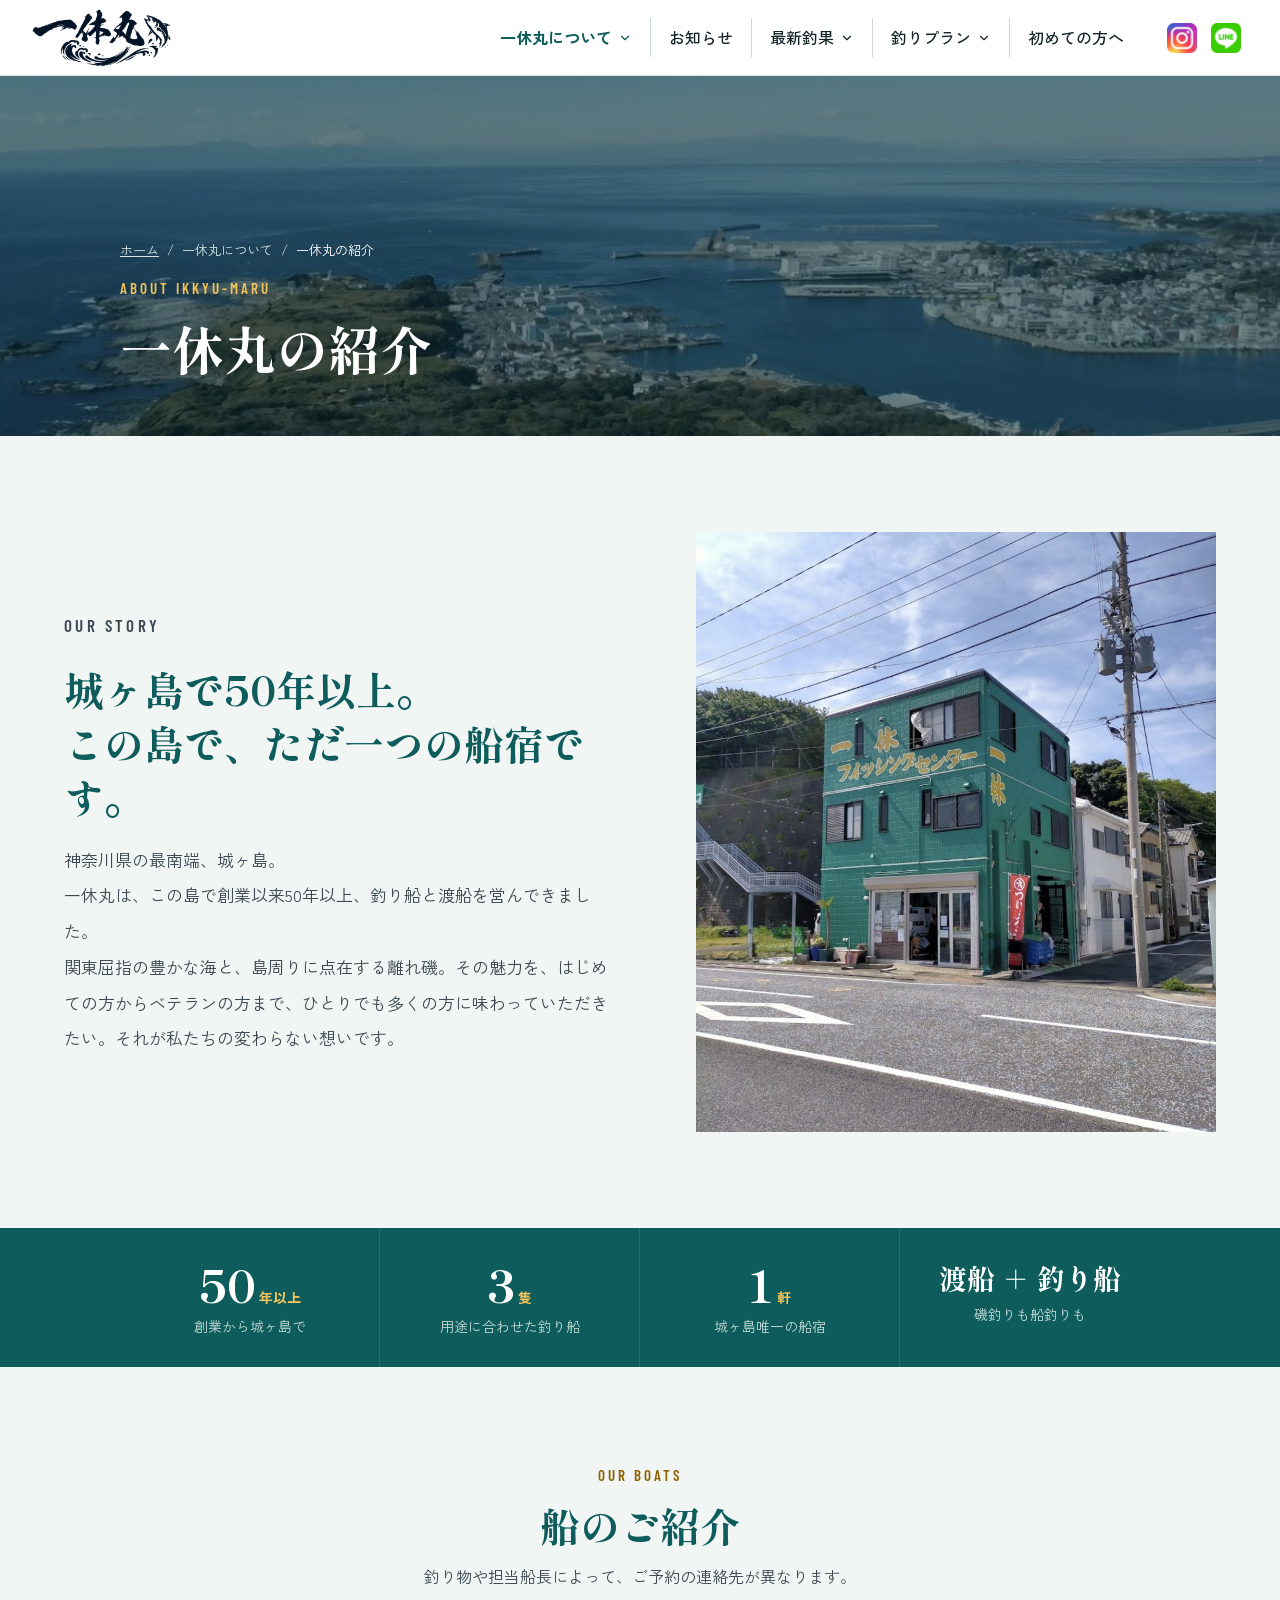
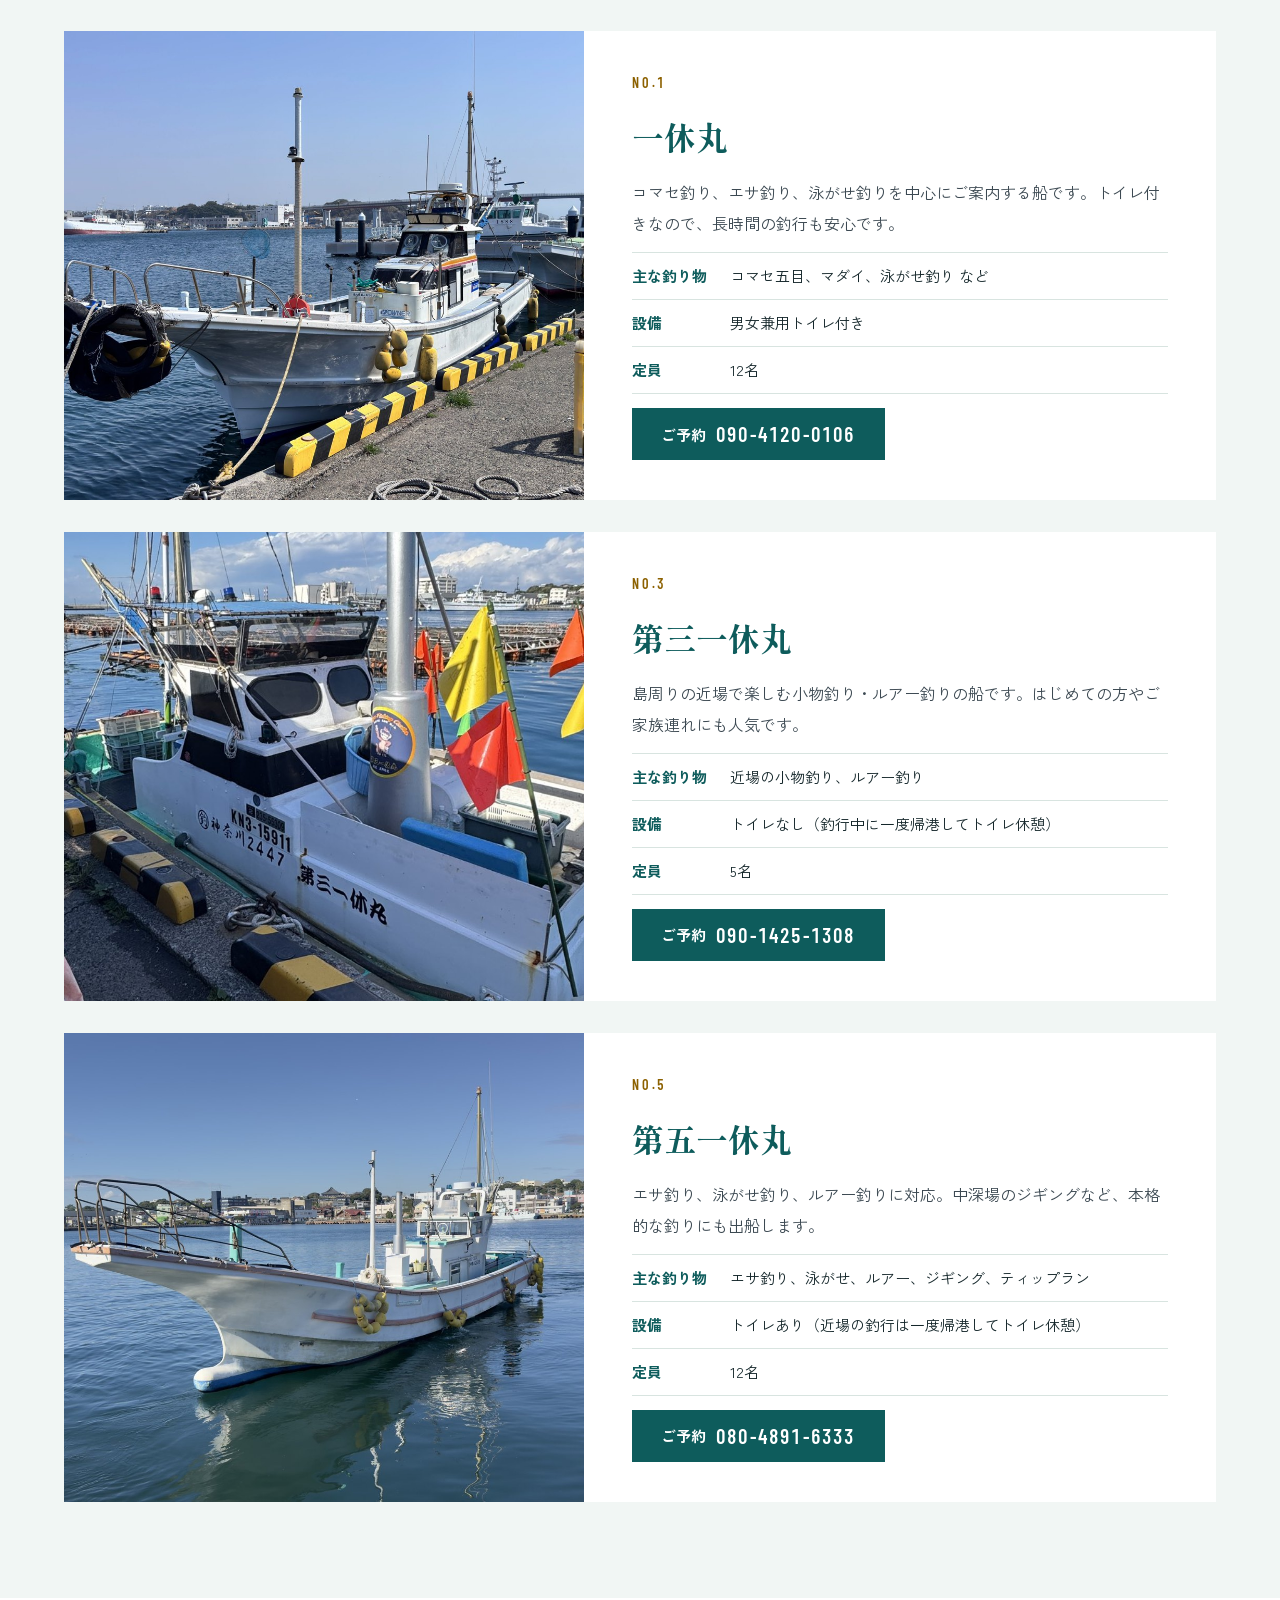
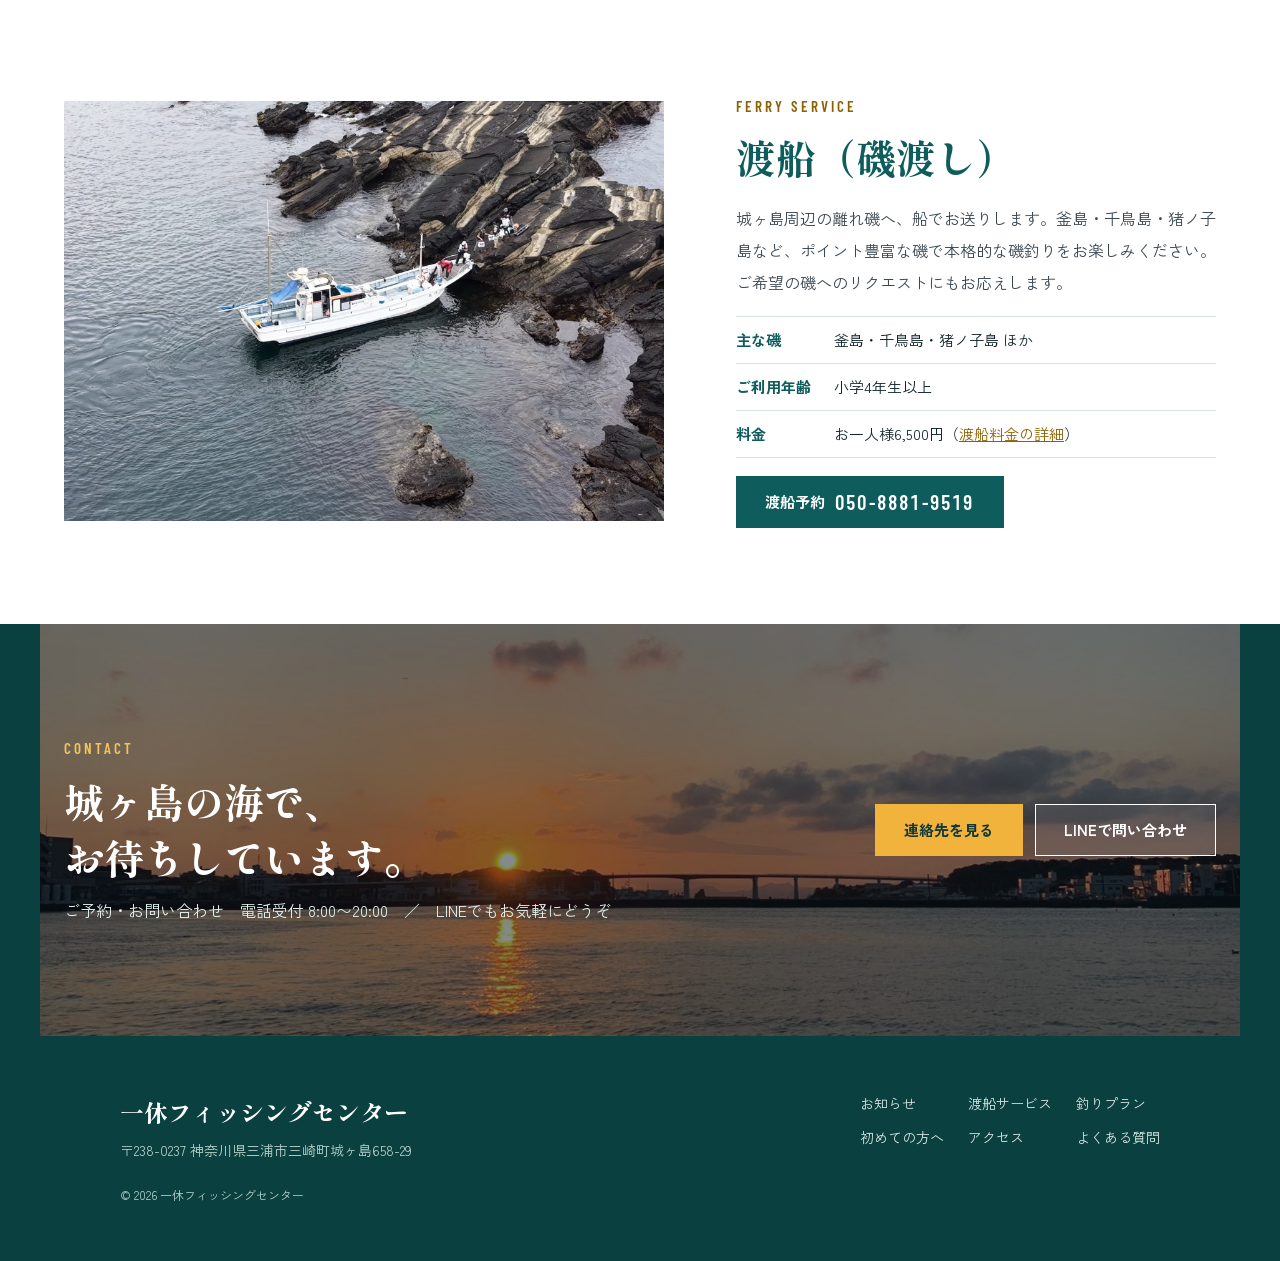
==== about.html @ 6d636e43 "デザイン更新：複数ページ構成・新配色に刷新 Co-Authored-By: Claude Opus 5.5 <noreply@anthropic.com> Claude-Session: https:" ====
<!doctype html>
<html lang="ja">
<head>
<meta charset="utf-8">
<meta name="viewport" content="width=device-width, initial-scale=1, viewport-fit=cover">
<title>一休丸の紹介｜一休フィッシングセンター</title>
<meta name="description" content="城ヶ島で創業50年以上、島で唯一の船宿・一休丸。1号船・3号船・5号船の3隻の釣り船と、離れ磯への渡船をご紹介します。">
<meta name="theme-color" content="#0E5C5C">
<meta property="og:type" content="website">
<meta property="og:site_name" content="一休フィッシングセンター">
<meta property="og:title" content="一休丸の紹介｜一休フィッシングセンター">
<meta property="og:description" content="城ヶ島で創業50年以上、島で唯一の船宿・一休丸。1号船・3号船・5号船の3隻の釣り船と、離れ磯への渡船をご紹介します。">
<meta property="og:image" content="https://ikkyumaru.github.io/assets/og.jpg">
<meta name="twitter:card" content="summary_large_image">
<link rel="icon" href="assets/favicon.png" type="image/png">
<link rel="apple-touch-icon" href="assets/apple-touch-icon.png">
<link rel="preconnect" href="https://fonts.googleapis.com">
<link rel="preconnect" href="https://fonts.gstatic.com" crossorigin>
<link rel="stylesheet" href="https://fonts.googleapis.com/css2?family=Shippori+Mincho+B1:wght@800&amp;family=Zen+Kaku+Gothic+New:wght@400;500;700&amp;family=Barlow+Condensed:wght@600&amp;display=swap">
<link rel="stylesheet" href="style.css">

</head>
<body>
<header class="site-header">
  <a href="index.html" class="logo" aria-label="一休フィッシングセンター トップへ"><img src="assets/logo.png" alt="一休丸" width="480" height="200"></a>
  <nav class="gnav" id="gnav" aria-label="メインメニュー">
    <div class="dd">
      <a href="about.html" class="dd-top" aria-current="page">一休丸について<svg class="ico chev" width="14" height="14" viewBox="0 0 24 24" aria-hidden="true"><path d="M6 9l6 6 6-6"/></svg></a>
      <div class="dd-panel">
        <a href="about.html">一休丸の紹介</a>
        <a href="company.html">基本情報（会社概要）</a>
      </div>
    </div>
    <div class="dd"><a href="news.html" class="dd-top">お知らせ</a></div>
    <div class="dd">
      <a href="report.html" class="dd-top">最新釣果<svg class="ico chev" width="14" height="14" viewBox="0 0 24 24" aria-hidden="true"><path d="M6 9l6 6 6-6"/></svg></a>
      <div class="dd-panel">
        <a href="report.html#b1">1号船</a>
        <a href="report.html#b3">3号船</a>
        <a href="report.html#b5">5号船</a>
        <a href="report.html#ferry">渡船釣果</a>
      </div>
    </div>
    <div class="dd">
      <a href="plans.html" class="dd-top">釣りプラン<svg class="ico chev" width="14" height="14" viewBox="0 0 24 24" aria-hidden="true"><path d="M6 9l6 6 6-6"/></svg></a>
      <div class="dd-panel">
        <a href="plans.html#price">釣船料金</a>
        <a href="plans.html#ferry-price">渡船料金</a>
      </div>
    </div>
    <div class="dd"><a href="guide.html" class="dd-top">初めての方へ</a></div>
  </nav>
  <div class="sns">
    <a href="https://www.instagram.com/ikkyu_maru5419/" aria-label="Instagram" target="_blank" rel="noopener"><img src="assets/icon-instagram.png" alt="" width="34" height="34"></a>
    <a href="https://line.me/R/ti/p/@346tuzef?ts=06191040&amp;oat_content=url" aria-label="LINE公式アカウント" target="_blank" rel="noopener"><img src="assets/icon-line.png" alt="" width="34" height="34"></a>
  </div>
  <button class="menu-btn" aria-label="メニューを開閉" aria-expanded="false" aria-controls="gnav">
    <svg class="ico" width="26" height="26" viewBox="0 0 24 24" aria-hidden="true"><path d="M4 7h16M4 12h16M4 17h16"/></svg>
  </button>
</header>
<main>
<section class="page-hero">
  <img src="assets/aerial.jpg" alt="" style="object-position:center 45%">
  <div class="shade" style="background:rgba(6,40,40,.55)"></div>
  <nav class="crumbs" aria-label="パンくずリスト"><a href="index.html">ホーム</a><span aria-hidden="true">/</span><span>一休丸について</span><span aria-hidden="true">/</span><span aria-current="page">一休丸の紹介</span></nav>
  <p class="eb">ABOUT IKKYU-MARU</p>
  <h1>一休丸の紹介</h1>
</section>

<section class="sec">
  <div class="story">
    <div class="story-text">
      <p class="eb">OUR STORY</p>
      <h2 class="h2">城ヶ島で50年以上。<br>この島で、ただ一つの船宿です。</h2>
      <p>神奈川県の最南端、城ヶ島。<br>一休丸は、この島で創業以来50年以上、釣り船と渡船を営んできました。<br>関東屈指の豊かな海と、島周りに点在する離れ磯。その魅力を、はじめての方からベテランの方まで、ひとりでも多くの方に味わっていただきたい。それが私たちの変わらない想いです。</p>
    </div>
    <img src="assets/shop.jpg" alt="緑の外壁に「一休フィッシングセンター」と書かれた一休丸の店舗" loading="lazy">
  </div>
</section>

<div class="stats">
  <div class="stat"><span><span class="num">50</span><span class="unit">年以上</span></span><small>創業から城ヶ島で</small></div>
  <div class="stat"><span><span class="num">3</span><span class="unit">隻</span></span><small>用途に合わせた釣り船</small></div>
  <div class="stat"><span><span class="num">1</span><span class="unit">軒</span></span><small>城ヶ島唯一の船宿</small></div>
  <div class="stat"><span class="num txt">渡船 ＋ 釣り船</span><small>磯釣りも船釣りも</small></div>
</div>

<section id="boats" class="sec">
  <div class="sec-head center"><p class="eb">OUR BOATS</p><h2 class="h2">船のご紹介</h2><p class="lead">釣り物や担当船長によって、ご予約の連絡先が異なります。</p></div>
  <div class="boats">
    <article class="boat">
      <img src="assets/boat1.jpg" alt="港に停泊する1号船 一休丸" loading="lazy" style="object-position:45% 60%">
      <div class="boat-body">
        <span class="mono boat-no">NO.1</span>
        <h3>一休丸</h3>
        <p>コマセ釣り、エサ釣り、泳がせ釣りを中心にご案内する船です。トイレ付きなので、長時間の釣行も安心です。</p>
        <dl class="spec">
          <div><dt>主な釣り物</dt><dd>コマセ五目、マダイ、泳がせ釣り など</dd></div>
          <div><dt>設備</dt><dd>男女兼用トイレ付き</dd></div>
          <div><dt>定員</dt><dd>12名</dd></div>
        </dl>
        <a href="tel:09041200106" class="btn"><span>ご予約</span><span class="mono">090-4120-0106</span></a>
      </div>
    </article>
    <article class="boat">
      <img src="assets/boat3.jpg" alt="港に停泊する3号船 第三一休丸" loading="lazy" style="object-position:40% 55%">
      <div class="boat-body">
        <span class="mono boat-no">NO.3</span>
        <h3>第三一休丸</h3>
        <p>島周りの近場で楽しむ小物釣り・ルアー釣りの船です。はじめての方やご家族連れにも人気です。</p>
        <dl class="spec">
          <div><dt>主な釣り物</dt><dd>近場の小物釣り、ルアー釣り</dd></div>
          <div><dt>設備</dt><dd>トイレなし（釣行中に一度帰港してトイレ休憩）</dd></div>
          <div><dt>定員</dt><dd>5名</dd></div>
        </dl>
        <a href="tel:09014251308" class="btn"><span>ご予約</span><span class="mono">090-1425-1308</span></a>
      </div>
    </article>
    <article class="boat">
      <img src="assets/boat5.jpg" alt="港内を進む5号船 第五一休丸" loading="lazy" style="object-position:50% 55%">
      <div class="boat-body">
        <span class="mono boat-no">NO.5</span>
        <h3>第五一休丸</h3>
        <p>エサ釣り、泳がせ釣り、ルアー釣りに対応。中深場のジギングなど、本格的な釣りにも出船します。</p>
        <dl class="spec">
          <div><dt>主な釣り物</dt><dd>エサ釣り、泳がせ、ルアー、ジギング、ティップラン</dd></div>
          <div><dt>設備</dt><dd>トイレあり（近場の釣行は一度帰港してトイレ休憩）</dd></div>
          <div><dt>定員</dt><dd>12名</dd></div>
        </dl>
        <a href="tel:08048916333" class="btn"><span>ご予約</span><span class="mono">080-4891-6333</span></a>
      </div>
    </article>
  </div>
</section>

<section id="ferry" class="sec bg-white">
  <div class="split">
    <img src="assets/ferry.jpg" alt="離れ磯に船を着ける渡船" loading="lazy">
    <div class="split-body">
      <div class="sec-head" style="margin:0"><p class="eb">FERRY SERVICE</p><h2 class="h2">渡船（磯渡し）</h2></div>
      <p>城ヶ島周辺の離れ磯へ、船でお送りします。釜島・千鳥島・猪ノ子島など、ポイント豊富な磯で本格的な磯釣りをお楽しみください。<br>ご希望の磯へのリクエストにもお応えします。</p>
      <dl class="spec">
        <div><dt>主な磯</dt><dd>釜島・千鳥島・猪ノ子島 ほか</dd></div>
        <div><dt>ご利用年齢</dt><dd>小学4年生以上</dd></div>
        <div><dt>料金</dt><dd>お一人様6,500円（<a href="plans.html#ferry-price">渡船料金の詳細</a>）</dd></div>
      </dl>
      <a href="tel:05088819519" class="btn"><span>渡船予約</span><span class="mono">050-8881-9519</span></a>
    </div>
  </div>
</section>
<section class="sec photo-band on-dark">
  <img src="assets/contact-bg.jpg" alt="" loading="lazy">
  <div class="shade"></div>
  <div class="inner cta">
    <div class="cta-text">
      <p class="eb">CONTACT</p>
      <h2>城ヶ島の海で、<br>お待ちしています。</h2>
      <p>ご予約・お問い合わせ　電話受付 8:00〜20:00　／　LINEでもお気軽にどうぞ</p>
    </div>
    <div class="btns">
      <a href="index.html#contact" class="btn btn-gold">連絡先を見る</a>
      <a href="https://line.me/R/ti/p/@346tuzef?ts=06191040&amp;oat_content=url" class="btn btn-white" target="_blank" rel="noopener">LINEで問い合わせ</a>
    </div>
  </div>
</section>
</main>

<footer class="site-footer">
  <div class="f-top">
    <div class="f-name"><span class="f-brand">一休フィッシングセンター</span><span>〒238-0237 神奈川県三浦市三崎町城ヶ島658-29</span></div>
    <nav class="f-nav" aria-label="フッターメニュー">
      <a href="news.html">お知らせ</a><a href="about.html#ferry">渡船サービス</a><a href="plans.html">釣りプラン</a>
      <a href="guide.html">初めての方へ</a><a href="company.html#access">アクセス</a><a href="guide.html#faq">よくある質問</a>
    </nav>
  </div>
  <small>© 2026 一休フィッシングセンター</small>
</footer>

<div class="sticky-cta">
  <a href="index.html#contact" class="cta-tel"><svg class="ico" width="18" height="18" viewBox="0 0 24 24" aria-hidden="true"><path d="M22 16.9v3a2 2 0 0 1-2.2 2 19.8 19.8 0 0 1-8.6-3.1 19.5 19.5 0 0 1-6-6A19.8 19.8 0 0 1 2.1 4.2 2 2 0 0 1 4.1 2h3a2 2 0 0 1 2 1.7c.1.9.4 1.8.7 2.7a2 2 0 0 1-.5 2.1L8 9.8a16 16 0 0 0 6 6l1.3-1.3a2 2 0 0 1 2.1-.4c.9.3 1.8.6 2.7.7a2 2 0 0 1 1.7 2z"/></svg>電話で予約</a>
  <a href="https://line.me/R/ti/p/@346tuzef?ts=06191040&amp;oat_content=url" class="cta-line" target="_blank" rel="noopener">LINEで予約</a>
</div>

<script>
(function(){
  var btn=document.querySelector('.menu-btn'),nav=document.getElementById('gnav');
  btn.addEventListener('click',function(){var o=document.body.classList.toggle('menu-open');btn.setAttribute('aria-expanded',o);});
  nav.addEventListener('click',function(e){if(e.target.closest('a')){document.body.classList.remove('menu-open');btn.setAttribute('aria-expanded','false');}});
  var v=document.querySelector('.hero-bg');
  if(v&&window.matchMedia('(prefers-reduced-motion: reduce)').matches){v.removeAttribute('autoplay');v.pause();}
})();

</script>
</body>
</html>
---- style.css ----
/* Layout: mobile-first single column; full-bleed sections with a 1200px inner column on desktop */
:root{
  --bg:#F1F6F4; --mint:#E2EDE9; --white:#FFFFFF; --line:#D8E4E0; --line2:#BCCFCA;
  --ink:#14262A; --teal:#0E5C5C; --deep:#0A4040; --body:#3C4952; --muted:#56636C;
  --gold:#F2B33D; --gold-ink:#8C6100; --gold-light:#F2C45A; --on-gold:#103A3A; --line-green:#06873F;
  --serif:'Shippori Mincho B1','Yu Mincho','Hiragino Mincho ProN',serif;
  --sans:'Zen Kaku Gothic New','Hiragino Sans','Yu Gothic',sans-serif;
  --cond:'Barlow Condensed','Arial Narrow',sans-serif;
  --gutter:20px;
}
*{box-sizing:border-box}
html{scroll-behavior:smooth;scroll-padding-top:72px}
body{margin:0;background:var(--bg);color:var(--ink);font-family:var(--sans);line-height:1.7;-webkit-text-size-adjust:100%;padding-bottom:64px}
img{max-width:100%;display:block}
a{color:var(--gold-ink)}a:hover{color:#6E4C00}
h1,h2,h3,p{margin:0}
h1,h2,h3{text-wrap:balance}
ul{margin:0;padding:0;list-style:none}
dl,dd{margin:0}
.mono{font-family:var(--cond);font-weight:600;letter-spacing:.06em;font-variant-numeric:tabular-nums}
.pc{display:none}
.sp-only{display:flex}.pc-only{display:none!important}

/* ---------- header ---------- */
.site-header{position:sticky;top:0;z-index:50;height:64px;display:flex;align-items:center;gap:2px;padding:0 6px 0 14px;background:var(--white);border-bottom:1px solid var(--line)}
.logo img{height:46px;width:auto}
.sns{margin-left:auto;display:flex}
.sns a{width:44px;height:44px;display:flex;align-items:center;justify-content:center}
.sns img{width:30px;height:30px}
.menu-btn{width:44px;height:44px;border:0;background:transparent;color:var(--teal);cursor:pointer;display:flex;align-items:center;justify-content:center}
.ico{fill:none;stroke:currentColor;stroke-width:2;stroke-linecap:round;stroke-linejoin:round;flex-shrink:0}
.gnav{display:none;position:absolute;top:64px;left:0;right:0;background:var(--white);border-bottom:1px solid var(--line);box-shadow:0 12px 28px rgba(10,40,40,.14);padding:4px 20px 16px;flex-direction:column;max-height:calc(100vh - 64px);overflow:auto}
.menu-open .gnav{display:flex}
.dd-top{display:flex;align-items:center;justify-content:space-between;padding:14px 0;border-bottom:1px solid #E6EEEB;color:var(--ink);text-decoration:none;font-weight:700}
.dd-top[aria-current="page"]{color:var(--teal)}
.dd-top .chev{display:none}
.dd-panel{display:flex;flex-direction:column;background:var(--bg);padding:4px 0;border-bottom:1px solid #E6EEEB}
.dd-panel a{display:flex;align-items:center;gap:10px;padding:10px 16px;color:var(--ink);text-decoration:none;font-size:15px}
.dd-panel a::before{content:"";width:6px;height:6px;border-radius:50%;background:var(--gold);flex-shrink:0}

/* ---------- home hero ---------- */
.hero{position:relative;min-height:560px;height:78vh;max-height:760px;background:var(--deep);color:#fff;display:flex;align-items:flex-end;overflow:hidden}
.hero-bg{position:absolute;inset:0;width:100%;height:100%;object-fit:cover;object-position:40% center}
.shade{position:absolute;inset:0;background:rgba(8,24,36,.45)}
.hero-body{position:relative;padding:28px var(--gutter) 40px;display:flex;flex-direction:column;gap:18px;width:100%}
.badges{display:flex;gap:8px;flex-wrap:wrap}
.badges span{padding:6px 10px;font-size:12px;font-weight:700}
.badge-line{border:1px solid #fff}.badge-gold{background:var(--gold);color:var(--on-gold)}
.hero h1{font-family:var(--serif);font-weight:800;font-size:40px;line-height:1.3}
.hero p{font-size:15px;line-height:1.8;color:#E1EFEC}

/* ---------- sub-page hero ---------- */
.page-hero{position:relative;color:#fff;min-height:240px;display:flex;flex-direction:column;justify-content:flex-end;gap:10px;padding:40px var(--gutter) 32px;overflow:hidden;background:var(--teal)}
.page-hero>img{position:absolute;inset:0;width:100%;height:100%;object-fit:cover}
.page-hero .shade{background:rgba(6,40,40,.6)}
.page-hero>*:not(img):not(.shade){position:relative}
.page-hero h1{font-family:var(--serif);font-weight:800;font-size:34px;line-height:1.25}
.page-hero .lead{color:#E1EFEC;margin:0}
.crumbs{display:flex;flex-wrap:wrap;gap:8px;font-size:12px;color:#D3E6E2}
.crumbs a{color:#D3E6E2}
.crumbs [aria-current]{color:#fff}

/* ---------- sections ---------- */
.sec{padding:52px var(--gutter)}
.sec>*{max-width:1200px;margin-left:auto;margin-right:auto}
.bg-white{background:var(--white)}.bg-mint{background:var(--mint)}.bg-teal{background:var(--teal);color:#fff}
.sec-head{display:flex;flex-direction:column;gap:6px;margin-bottom:24px}
.sec-head.center{align-items:center;text-align:center}
.sec-head.row{gap:14px}
.eb{font-family:var(--cond);font-weight:600;letter-spacing:.2em;font-size:13px;color:var(--gold-ink)}
.on-dark .eb,.bg-teal .eb,.page-hero .eb{color:var(--gold-light)}
.h2{font-family:var(--serif);font-weight:800;font-size:28px;line-height:1.35;color:var(--teal)}
.bg-teal .h2,.on-dark .h2{color:#fff}
.lead{font-size:14px;line-height:1.8;color:var(--body)}
.bg-teal .lead{color:#D3E6E2}
.small{font-size:13px;color:var(--muted)}
.textlink{font-weight:700;font-size:15px}

.btn{min-height:48px;padding:0 24px;display:inline-flex;align-items:center;justify-content:center;gap:10px;background:var(--teal);color:#fff;text-decoration:none;font-weight:700;font-size:15px;border:1px solid var(--teal)}
.btn:hover{background:#0B4A4A;color:#fff}
.btn-ghost{background:transparent;color:var(--teal)}
.btn-ghost:hover{background:var(--teal);color:#fff}
.btn-gold{background:var(--gold);border-color:var(--gold);color:var(--on-gold)}
.btn-gold:hover{background:#E0A12B;color:var(--on-gold)}
.btn-white{background:rgba(255,255,255,.08);border-color:#fff;color:#fff}
.btn-white:hover{background:#fff;color:var(--teal)}
.btn .mono{font-size:20px}
.btns{display:flex;flex-wrap:wrap;gap:12px}

/* ---------- home: reasons ---------- */
.captain{background:var(--white);border-top:4px solid var(--gold);display:flex;flex-direction:column}
.captain img{width:100%;height:230px;object-fit:cover;object-position:50% 40%}
.captain-body{padding:22px 18px 26px;display:flex;flex-direction:column;gap:12px}
.captain-body h3{font-family:var(--serif);font-weight:800;font-size:22px;line-height:1.45;color:var(--teal)}
.captain-body p:last-child{font-size:14px;line-height:1.95;color:var(--body)}
.features{display:grid;grid-template-columns:1fr 1fr;gap:12px;margin-top:16px}
.feature{background:var(--white);display:flex;flex-direction:column}
.feature img{width:100%;height:120px;object-fit:cover;object-position:center 55%}
.feature div{padding:14px;display:flex;flex-direction:column;gap:6px}
.feature h3{font-size:15px;color:var(--teal)}
.feature p{font-size:12.5px;line-height:1.7;color:var(--body)}

/* ---------- news ---------- */
.news{border-top:1px solid var(--ink)}
.news li{display:grid;grid-template-columns:auto 1fr;gap:6px 10px;align-items:center;padding:16px 4px;border-bottom:1px solid var(--line)}
.news .date{font-size:13px;color:var(--muted)}
.tag{justify-self:start;padding:1px 8px;font-size:11px;color:var(--muted);border:1px solid var(--line2)}
.tag-imp{background:var(--gold);border-color:var(--gold);color:var(--on-gold)}
.news .title{grid-column:1/-1;font-size:14px;line-height:1.6}
.news .title a{color:var(--ink);text-decoration:none}
.news .title a:hover{color:var(--gold-ink);text-decoration:underline}
.news.boxed{background:var(--white)}
.news.boxed li{padding:18px 16px}
.chips{display:flex;gap:8px;flex-wrap:wrap;margin-bottom:20px}
.chip{min-height:40px;padding:0 16px;border-radius:20px;font-family:inherit;font-size:14px;font-weight:700;cursor:pointer;background:var(--white);color:var(--ink);border:1px solid var(--line2);display:inline-flex;align-items:center;text-decoration:none}
.chip:hover{border-color:var(--teal);color:var(--teal)}
.chip[aria-pressed="true"],.chip.is-on{background:var(--teal);color:#fff;border-color:var(--teal)}
.empty{padding:40px 16px;text-align:center;font-size:15px;color:var(--muted);background:var(--white)}
.news-layout{display:flex;flex-direction:column;gap:32px}
.news-layout>div{min-width:0}
.side{background:var(--white);padding:24px;display:flex;flex-direction:column;gap:12px}
.side h2{font-size:16px;color:var(--teal);padding-bottom:10px;border-bottom:2px solid var(--teal)}
.side li{display:flex;justify-content:space-between;font-size:15px}
.side li span:last-child{color:var(--muted)}

/* ---------- fishing reports ---------- */
.reports{display:flex;flex-direction:column;gap:12px}
.report{background:var(--white);padding:18px;display:flex;flex-direction:column;gap:6px;text-decoration:none;color:var(--ink);border-top:3px solid var(--teal)}
.report:hover{color:var(--ink);box-shadow:0 8px 22px rgba(10,40,40,.10)}
.report .top{display:flex;justify-content:space-between;align-items:center;gap:10px}
.boat-tag{padding:3px 10px;background:var(--teal);color:#fff;font-size:12px;font-weight:700}
.report .meta{font-size:14px;color:var(--gold-ink)}
.report .method{font-size:17px;font-weight:700}
.report .catch{font-size:14px;line-height:1.7;color:var(--body)}
.report .more{font-size:14px;font-weight:700;color:var(--teal);padding-top:4px}
.count{font-size:14px;color:var(--muted)}
.report-bar{display:flex;flex-direction:column;gap:6px;margin-bottom:20px}
.report-bar .chips{margin:0}

/* ---------- schedule ---------- */
.schedule-box{background:var(--white);border:1px solid var(--line);padding:28px 20px;display:flex;flex-direction:column;gap:18px;align-items:center;text-align:center}
.schedule-box p{font-size:15px;color:var(--body)}

/* ---------- access ---------- */
.access{display:flex;flex-direction:column;gap:24px}
.access>*{min-width:0}
.map{width:100%;height:260px;border:0;background:#D3E3DF;display:block}
.info{border-top:1px solid var(--line2);margin-bottom:18px}
.info>div{padding:14px 0;border-bottom:1px solid var(--line2);display:flex;flex-direction:column;gap:2px}
.info dt{font-size:13px;font-weight:700;color:var(--teal)}
.info dd{font-size:14px;line-height:1.7}

/* ---------- contact (home) ---------- */
.photo-band{position:relative;overflow:hidden;background:var(--deep);color:#fff}
.photo-band>img{position:absolute;inset:0;width:100%;height:100%;object-fit:cover}
.photo-band .shade{background:rgba(12,24,32,.5)}
.photo-band>.inner{position:relative}
.contact{display:flex;flex-direction:column;gap:22px}
.contact-intro{display:flex;flex-direction:column;gap:12px}
.contact-intro p:last-child{font-size:14px;line-height:1.9}
.tels{display:grid;gap:10px}
.tels a{background:#fff;padding:14px 16px;text-decoration:none;display:flex;flex-direction:column;gap:2px;color:var(--ink)}
.tels small{font-size:12px;color:var(--muted)}
.tels .mono{font-size:24px;color:var(--teal)}
.tels a.tel-ai{background:rgba(255,255,255,.08);border:1px solid #fff;color:#fff}
.tels a.tel-ai small,.tels a.tel-ai .mono{color:#fff}
.tels a.tel-line{min-height:52px;align-items:center;justify-content:center;color:var(--line-green);font-weight:700}
.tels a:hover{box-shadow:0 0 0 3px rgba(242,179,61,.6)}

/* ---------- CTA band (sub pages) ---------- */
.cta{display:flex;flex-direction:column;gap:22px}
.cta-text{display:flex;flex-direction:column;gap:12px}
.cta h2{font-family:var(--serif);font-weight:800;font-size:28px;line-height:1.4}
.cta p:last-child{font-size:14px;color:#E1EFEC}

/* ---------- footer ---------- */
.site-footer{background:var(--deep);color:#B5D3CD;padding:36px var(--gutter);display:flex;flex-direction:column;gap:22px}
.f-top{display:flex;flex-direction:column;gap:22px}
.f-name{display:flex;flex-direction:column;gap:6px;font-size:13px}
.f-brand{font-family:var(--serif);font-weight:800;font-size:20px;color:#fff}
.f-nav{display:grid;grid-template-columns:1fr 1fr;gap:10px 24px;font-size:14px}
.f-nav a{color:#D3E6E2;text-decoration:none}.f-nav a:hover{color:#fff;text-decoration:underline}
.site-footer>small{font-size:12px}
.sticky-cta{position:fixed;left:0;right:0;bottom:0;z-index:40;height:64px;display:grid;grid-template-columns:1fr 1fr;padding-bottom:env(safe-area-inset-bottom,0px)}
.sticky-cta a{display:flex;align-items:center;justify-content:center;gap:8px;color:#fff;text-decoration:none;font-weight:700;font-size:15px}
.cta-tel{background:var(--teal)}.cta-line{background:var(--line-green)}

/* ---------- about ---------- */
.story{display:flex;flex-direction:column;gap:28px}
.story-text{display:flex;flex-direction:column;gap:18px;min-width:0}
.story-text p{font-size:15px;line-height:2;color:var(--body);max-width:36em}
.story img{width:100%;height:360px;object-fit:cover;object-position:45% 55%}
.stats{background:var(--teal);display:grid;grid-template-columns:1fr 1fr;padding:0 var(--gutter)}
.stat{display:flex;flex-direction:column;align-items:center;gap:2px;padding:22px 8px;text-align:center}
.stat:nth-child(odd){border-right:1px solid #2A6B6B}
.stat:nth-child(-n+2){border-bottom:1px solid #2A6B6B}
.stat .num{font-family:var(--serif);font-weight:800;font-size:36px;color:#fff;line-height:1.3}
.stat .num.txt{font-size:20px;line-height:1.9}
.stat .unit{font-size:14px;color:var(--gold-light);font-weight:700;margin-left:3px}
.stat small{font-size:13px;color:#C3DCD7}
.boats{display:flex;flex-direction:column;gap:20px}
.boat{background:var(--white);display:flex;flex-direction:column}
.boat img{width:100%;height:230px;object-fit:cover}
.boat-body{padding:22px 18px 26px;display:flex;flex-direction:column;gap:12px}
.boat-no{font-size:14px;color:var(--gold-ink);letter-spacing:.2em}
.boat h3{font-family:var(--serif);font-weight:800;font-size:26px;color:var(--teal)}
.boat-body>p{font-size:15px;line-height:1.9;color:var(--body)}
.spec{border-top:1px solid var(--line)}
.spec>div{display:flex;gap:14px;padding:11px 0;border-bottom:1px solid var(--line);font-size:14px;line-height:1.6}
.spec dt{width:84px;flex-shrink:0;font-weight:700;color:var(--teal)}
.boat .btn,.split .btn{align-self:flex-start}
.split{display:flex;flex-direction:column;gap:24px}
.split img{width:100%;height:240px;object-fit:cover}
.split-body{display:flex;flex-direction:column;gap:18px;min-width:0}
.split-body>p{font-size:15px;line-height:2;color:var(--body)}

/* ---------- company ---------- */
.table{background:var(--white);border-top:2px solid var(--teal)}
.table>div{display:flex;flex-direction:column;border-bottom:1px solid var(--line)}
.table dt{padding:12px 16px;background:var(--bg);font-size:14px;font-weight:700;color:var(--teal)}
.table dd{padding:14px 16px;font-size:15px;line-height:1.8;min-width:0}
.tel-list{display:flex;flex-direction:column;gap:8px}
.tel-list div{display:flex;flex-direction:column}
.tel-list span{font-size:13px;color:var(--muted)}
.tel-list a{font-size:19px;color:var(--ink);text-decoration:none}
.map-card{display:flex;flex-direction:column;gap:12px}
.route{display:flex;flex-direction:column;gap:16px;font-size:15px;line-height:1.8}
.route b{color:var(--teal)}

/* ---------- plans ---------- */
.cards3{display:grid;gap:16px}
.card{background:var(--white);padding:26px 22px;display:flex;flex-direction:column;gap:14px;border-top:4px solid var(--teal)}
.card.gold{border-top-color:var(--gold)}
.card .tagline{font-size:14px;color:var(--gold-ink);letter-spacing:.2em}
.card h3{font-family:var(--serif);font-weight:800;font-size:22px;color:var(--teal)}
.card>p{font-size:14.5px;line-height:1.9;color:var(--body)}
.dots{display:flex;flex-direction:column;gap:8px;font-size:15px;line-height:1.7;color:var(--body)}
.dots li{display:flex;gap:10px}
.dots li::before{content:"";width:6px;height:6px;border-radius:50%;background:var(--gold);flex-shrink:0;margin-top:.7em}
.plan-grid{display:grid;grid-template-columns:1fr 1fr;gap:10px}
.plan{background:var(--white);color:var(--ink);display:flex;flex-direction:column;min-width:0}
.plan img,.plan .noimg{width:100%;aspect-ratio:3/2;object-fit:cover;max-width:100%}
.plan .noimg{background:#D3E3DF;display:flex;align-items:center;justify-content:center;font-size:12px;color:var(--muted);text-align:center;padding:8px}
.plan-body{padding:12px 12px 14px;display:flex;flex-direction:column;gap:3px}
.plan-en{font-size:11px;color:var(--gold-ink);letter-spacing:.12em;line-height:1.4}
.plan-name{font-size:15px;font-weight:700;color:var(--teal);line-height:1.4}
.plan-meta{font-size:12px;color:var(--muted);line-height:1.6}
.ptable{background:var(--white);border-top:2px solid var(--teal)}
.ptable>div{display:flex;flex-direction:column;border-bottom:1px solid var(--line)}
.ptable dt{padding:12px 16px;background:var(--bg);font-size:14px;font-weight:700;color:var(--teal)}
.ptable dd{padding:14px 16px;display:flex;flex-direction:column;gap:4px;min-width:0}
.ptable .val{font-size:17px;font-weight:700}
.ptable .sub{font-size:13px;color:var(--muted);line-height:1.7}
.rent{display:flex;flex-direction:column}
.rent>div{display:flex;flex-direction:column;gap:2px;padding:10px 0;border-bottom:1px solid #E6EEEB}
.rent>div:first-child{padding-top:0}
.rent span:first-child{font-size:14px}
.rent b{font-size:17px}
.ferry-wrap{display:flex;flex-direction:column;gap:28px}
.ferry-wrap>*{min-width:0}
.times-box{background:var(--bg);padding:22px 20px}
.bg-white .times-box{background:var(--bg)}
.times-box h3{font-size:17px;color:var(--teal);margin-bottom:6px}
.times>div{display:flex;justify-content:space-between;gap:12px;padding:11px 0;border-bottom:1px solid var(--line);font-size:14px}
.times dd{font-size:17px}
.two{display:grid;gap:16px}
.box{background:var(--white);padding:26px 22px;display:flex;flex-direction:column;gap:14px;min-width:0}
.box h3{font-size:19px;color:var(--teal)}
.box h3.serif{font-family:var(--serif);font-weight:800;font-size:24px}
.box>p{font-size:15px;line-height:1.9;color:var(--body)}
.cancel{display:grid;grid-template-columns:repeat(3,1fr);gap:8px}
.cancel div{background:var(--bg);padding:12px 6px;display:flex;flex-direction:column;align-items:center}
.cancel span{font-size:12px;color:var(--muted)}
.cancel b{font-family:var(--cond);font-size:26px;color:var(--teal);font-weight:600}
.pdf-btn{min-height:44px;padding:0 18px;font-size:14px}

/* ---------- guide ---------- */
.flow{display:grid;gap:12px;counter-reset:step}
.step{background:var(--bg);padding:20px;display:flex;flex-direction:column;gap:8px}
.step .mono{font-size:14px;color:var(--gold-ink);letter-spacing:.2em}
.step h3{font-size:18px;color:var(--teal)}
.step p{font-size:14px;line-height:1.85;color:var(--body)}
.rental-bar{background:var(--white);padding:20px 22px;display:flex;flex-direction:column;gap:12px;margin-top:16px}
.rental-bar b{font-size:16px;color:var(--teal);display:block}
.rental-bar span{font-size:14px;color:var(--muted)}
.season .mono{font-size:15px;color:var(--gold-ink);letter-spacing:.15em}
.season{border-top:0}
.qa{display:flex;flex-direction:column;gap:10px}
.qa div{background:var(--bg);padding:18px 20px;display:flex;flex-direction:column;gap:4px}
.qa dt{font-size:15px;font-weight:700;color:var(--teal)}
.qa dd{font-size:14px;line-height:1.8;color:var(--body)}
.meet{display:flex;flex-direction:column;gap:40px}
.meet>div{display:flex;flex-direction:column;gap:20px;min-width:0}
.meet .sec-head{margin:0}

a:focus-visible,button:focus-visible{outline:3px solid var(--gold);outline-offset:2px}

/* ---------- tablet ---------- */
@media (min-width:700px){
  :root{--gutter:40px}
  .features{grid-template-columns:repeat(4,1fr);gap:20px}
  .feature img{height:170px}
  .feature h3{font-size:18px}.feature p{font-size:14px}
  .reports{display:grid;grid-template-columns:repeat(3,1fr);gap:20px}
  .report-bar{flex-direction:row;justify-content:space-between;align-items:center}
  .tels{grid-template-columns:1fr 1fr}
  .tels a.tel-ai,.tels a.tel-line{grid-column:span 2}
  .tels a.tel-ai{flex-direction:row;justify-content:space-between;align-items:center}
  .f-nav{grid-template-columns:repeat(3,1fr)}
  .stats{grid-template-columns:repeat(4,1fr)}
  .stat{border:0!important;border-right:1px solid #2A6B6B!important}
  .stat:last-child{border-right:0!important}
  .cards3{grid-template-columns:repeat(3,1fr);gap:20px}
  .plan-grid{grid-template-columns:repeat(3,1fr);gap:16px}
  .two{grid-template-columns:1fr 1fr;gap:20px}
  .flow{grid-template-columns:repeat(2,1fr)}
  .table>div,.ptable>div{display:grid;grid-template-columns:200px minmax(0,1fr)}
  .table dt,.ptable dt{padding:18px 20px}
  .table dd,.ptable dd{padding:16px 24px}
  .tel-list div{flex-direction:row;gap:16px;align-items:baseline}
  .tel-list span{width:220px;flex-shrink:0}
  .rent>div{display:grid;grid-template-columns:minmax(0,1fr) 140px;gap:16px;align-items:center}
  .rent>div .sub{grid-column:1/-1}
  .rental-bar{flex-direction:row;justify-content:space-between;align-items:center}
  .cta{flex-direction:row;justify-content:space-between;align-items:center}
}

/* ---------- desktop ---------- */
@media (min-width:1080px){
  :root{--gutter:64px}
  html{scroll-padding-top:84px}
  body{padding-bottom:0}
  .sticky-cta,.menu-btn,.sp-only{display:none!important}
  .pc{display:inline}.pc-only{display:flex!important}
  .site-header{height:76px;padding:0 32px}
  .logo img{height:58px}
  .gnav{display:flex;position:static;flex-direction:row;align-items:stretch;height:76px;padding:0;margin-left:auto;background:none;border:0;box-shadow:none;max-height:none;overflow:visible}
  .sns{margin-left:16px}
  .dd{position:relative;display:flex;align-items:center}
  .dd-top{padding:6px 18px;border-bottom:0;border-right:1px solid #C9D9D4;font-weight:500;font-size:16px;gap:6px;justify-content:flex-start}
  .dd:last-child .dd-top{border-right:0}
  .dd-top .chev{display:block;transition:transform .2s}
  .dd:hover .dd-top,.dd-top:hover{color:var(--gold-ink)}
  .dd-top[aria-current="page"]{color:var(--teal);font-weight:700}
  .dd:hover .chev,.dd:focus-within .chev{transform:rotate(180deg)}
  .dd-panel{display:none;position:absolute;top:100%;left:0;min-width:210px;background:#fff;border-radius:8px;box-shadow:0 12px 32px rgba(10,31,44,.16);padding:10px 8px;border:0}
  .dd:hover .dd-panel,.dd:focus-within .dd-panel{display:flex}
  .dd-panel a{border-radius:6px;padding:10px 14px;white-space:nowrap}
  .dd-panel a:hover{background:var(--bg);color:var(--gold-ink)}

  .hero{height:720px;max-height:none;align-items:center}
  .hero-bg{object-position:center 50%}
  .hero-body{padding:0 120px;gap:28px;max-width:1300px}
  .badges span{padding:8px 14px;font-size:14px}
  .hero h1{font-size:76px;line-height:1.25}
  .hero p{font-size:19px;line-height:1.9}
  .page-hero{min-height:360px;padding:64px 120px 56px;gap:14px}
  .page-hero h1{font-size:52px}
  .page-hero .lead{font-size:16px}
  .crumbs{font-size:13px}

  .sec{padding:96px var(--gutter)}
  .sec-head{margin-bottom:40px;gap:10px}
  .sec-head.row{flex-direction:row;justify-content:space-between;align-items:flex-end}
  .eb{font-size:15px}
  .h2{font-size:40px}
  .lead{font-size:16px}
  .small{font-size:14px}
  .btn{min-height:52px;padding:0 28px}

  .captain{display:grid;grid-template-columns:520px 1fr}
  .captain img{height:100%;min-height:360px}
  .captain-body{padding:48px 56px;justify-content:center;gap:20px}
  .captain-body h3{font-size:32px;line-height:1.4}
  .captain-body p:last-child{font-size:16px;line-height:2}
  .features{margin-top:24px;gap:24px}
  .feature img{height:190px}
  .feature div{padding:24px;gap:10px}
  .feature h3{font-size:20px}.feature p{font-size:15px;line-height:1.8}

  .news li{grid-template-columns:110px 110px 1fr;padding:22px 4px;gap:28px}
  .news.boxed li{padding:24px}
  .tag{justify-self:stretch;text-align:center;font-size:12px;padding:3px 0}
  .news .title{grid-column:auto;font-size:16px}
  .news-layout{display:grid;grid-template-columns:minmax(0,1fr) 300px;gap:64px;align-items:start}

  .report{padding:24px 26px 28px;gap:8px}
  .report .meta{font-size:15px}.report .method{font-size:19px}.report .catch{font-size:15px}

  .schedule-box{padding:56px 40px}
  .schedule-box p{font-size:17px}

  .access{display:grid;grid-template-columns:1.3fr 1fr;gap:64px;align-items:start}
  .map{height:440px}
  .info>div{flex-direction:row;gap:20px}
  .info dt{width:80px;flex-shrink:0;font-size:14px}
  .info dd{font-size:15px}

  .contact{display:grid;grid-template-columns:400px 1fr;gap:72px}
  .contact-intro p:last-child{font-size:16px}
  .tels{gap:14px}
  .tels a{padding:22px 24px}
  .tels small{font-size:13px}.tels .mono{font-size:30px}
  .photo-band.sec{padding:112px var(--gutter)}
  .cta h2{font-size:40px}
  .cta p:last-child{font-size:16px}

  .site-footer{padding:56px 120px}
  .f-top{flex-direction:row;justify-content:space-between;align-items:flex-start}
  .f-brand{font-size:24px}
  .f-name{font-size:14px}

  .story{display:grid;grid-template-columns:minmax(0,1fr) 520px;gap:80px;align-items:center}
  .story-text p{font-size:17px;line-height:2.1}
  .story img{height:600px}
  .stats{padding:0 120px}
  .stat{padding:28px 12px}
  .stat .num{font-size:44px}.stat .num.txt{font-size:28px;line-height:1.6}
  .stat small{font-size:14px}
  .boats{gap:32px}
  .boat{display:grid;grid-template-columns:520px minmax(0,1fr)}
  .boat img{height:100%;min-height:380px}
  .boat-body{padding:40px 48px;gap:14px}
  .boat h3{font-size:32px}
  .boat-body>p{font-size:16px}
  .spec>div{font-size:15px}
  .split{display:grid;grid-template-columns:600px minmax(0,1fr);gap:72px;align-items:center}
  .split img{height:420px}
  .split-body>p{font-size:16px}

  .table dt,.ptable dt{padding:22px 24px;font-size:15px}
  .table>div,.ptable>div{grid-template-columns:240px minmax(0,1fr)}
  .table dd{padding:22px 28px;font-size:16px}
  .ptable dd{padding:20px 28px}
  .ptable .val{font-size:18px}
  .ptable .sub{font-size:14px}
  .rent>div{grid-template-columns:minmax(0,1fr) 150px minmax(0,1fr);gap:20px;padding:14px 0}
  .rent>div .sub{grid-column:auto}
  .cards3{gap:24px}
  .card{padding:36px;gap:16px}
  .card h3{font-size:26px}
  .card>p{font-size:15px}
  .plan-grid{grid-template-columns:repeat(5,1fr);gap:20px}
  .plan img,.plan .noimg{aspect-ratio:auto;height:150px}
  .plan-body{padding:16px 18px 20px;gap:6px}
  .plan-en{font-size:12px}
  .plan-name{font-size:18px}
  .plan-meta{font-size:13px}
  .ferry-wrap{display:grid;grid-template-columns:minmax(0,1fr) 460px;gap:64px;align-items:start}
  .times-box{padding:32px}
  .times>div{font-size:15px;padding:12px 0}
  .times dd{font-size:18px}
  .two{gap:24px}
  .box{padding:36px 40px;gap:18px}
  .box h3.serif{font-size:28px}
  .cancel b{font-size:30px}
  .flow{grid-template-columns:repeat(5,1fr);gap:16px}
  .step{padding:28px 24px;gap:12px}
  .step h3{font-size:20px}
  .rental-bar{padding:24px 32px}
  .meet{display:grid;grid-template-columns:1fr 1fr;gap:64px;align-items:start}
}
@media (prefers-reduced-motion:reduce){html{scroll-behavior:auto}}
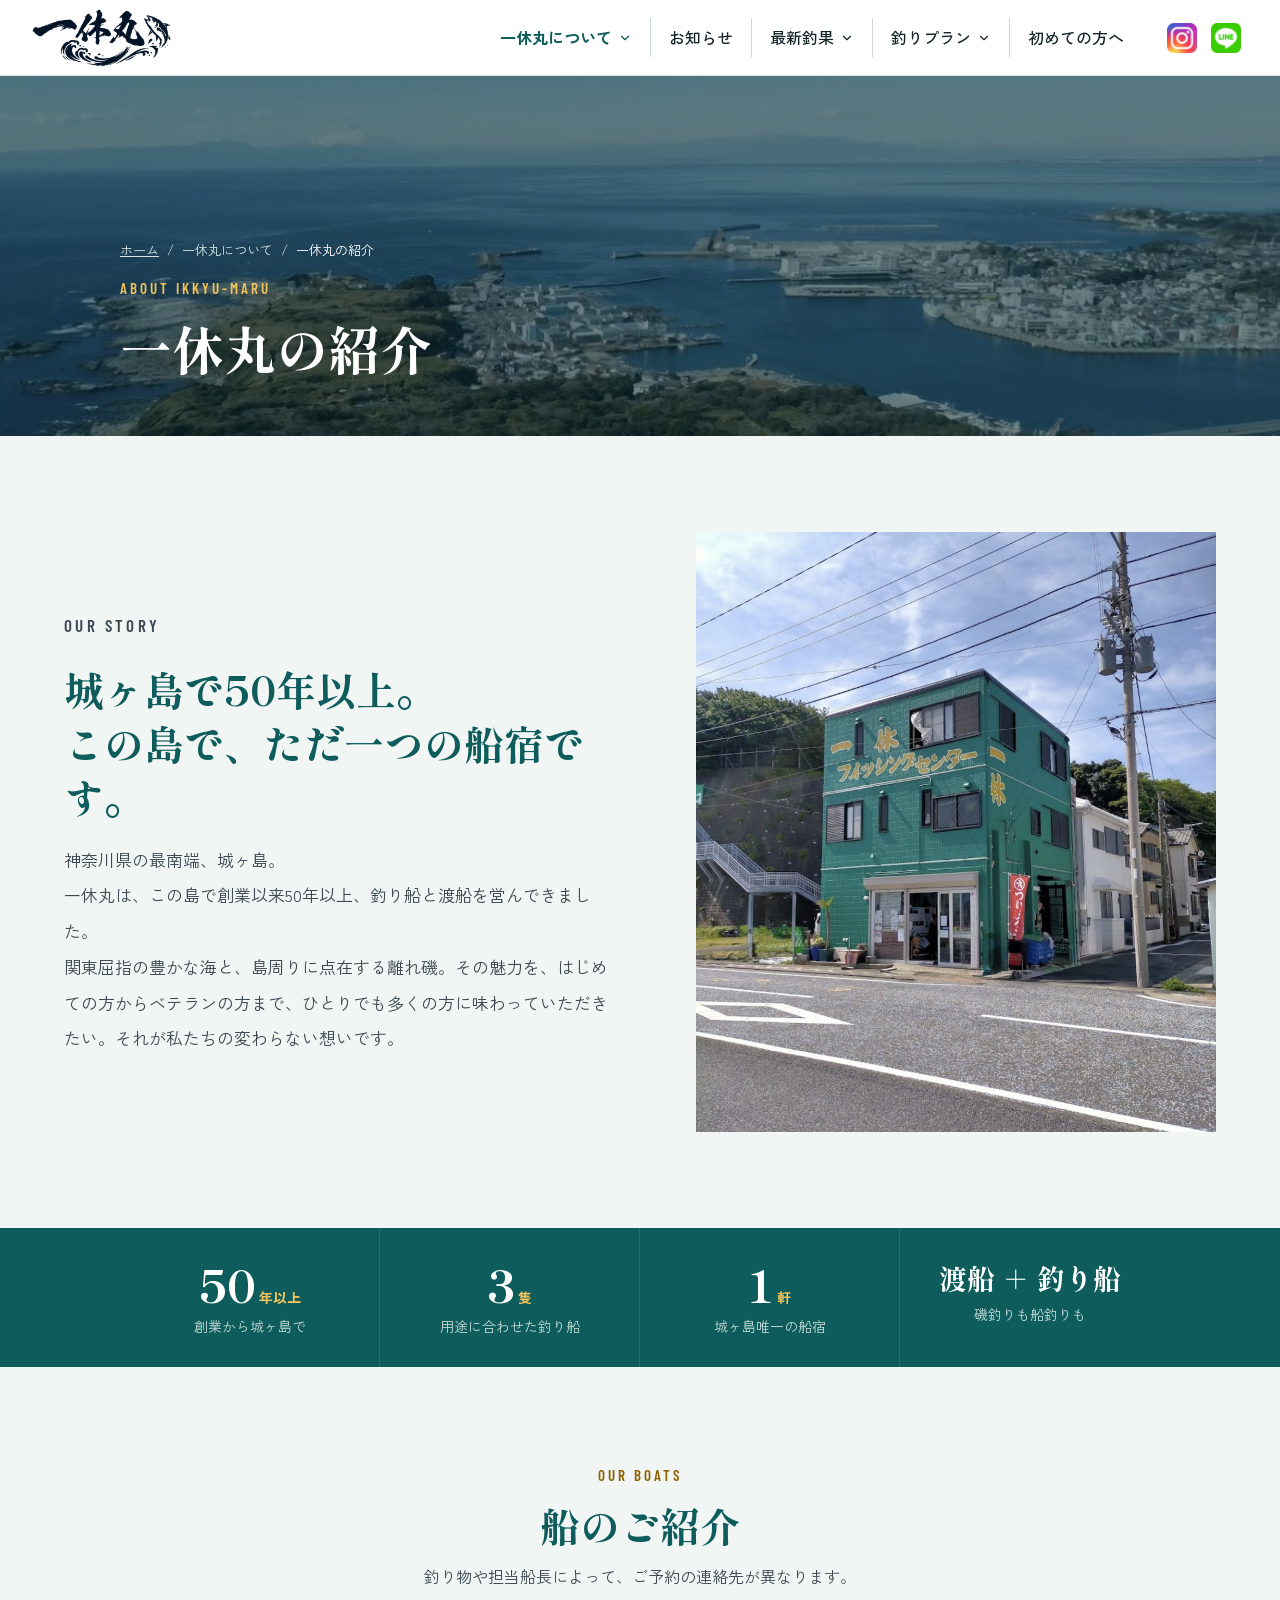
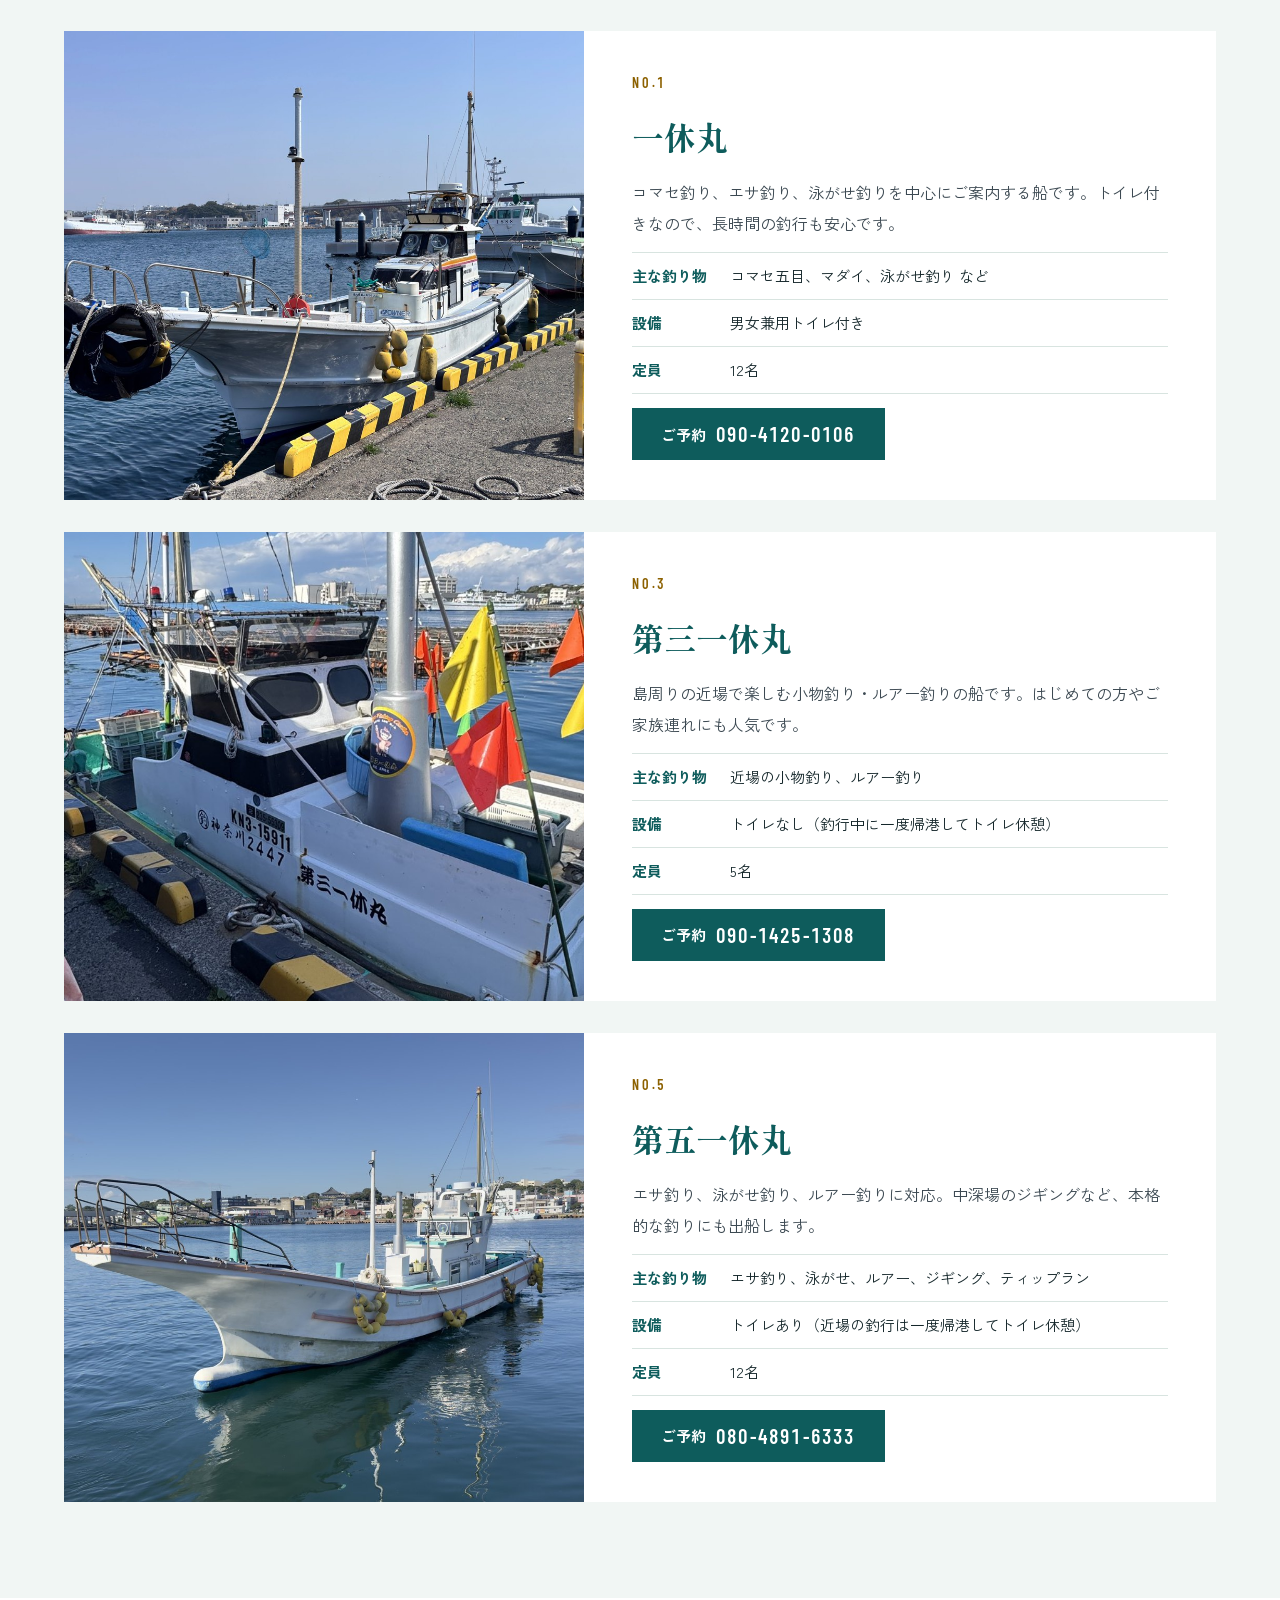
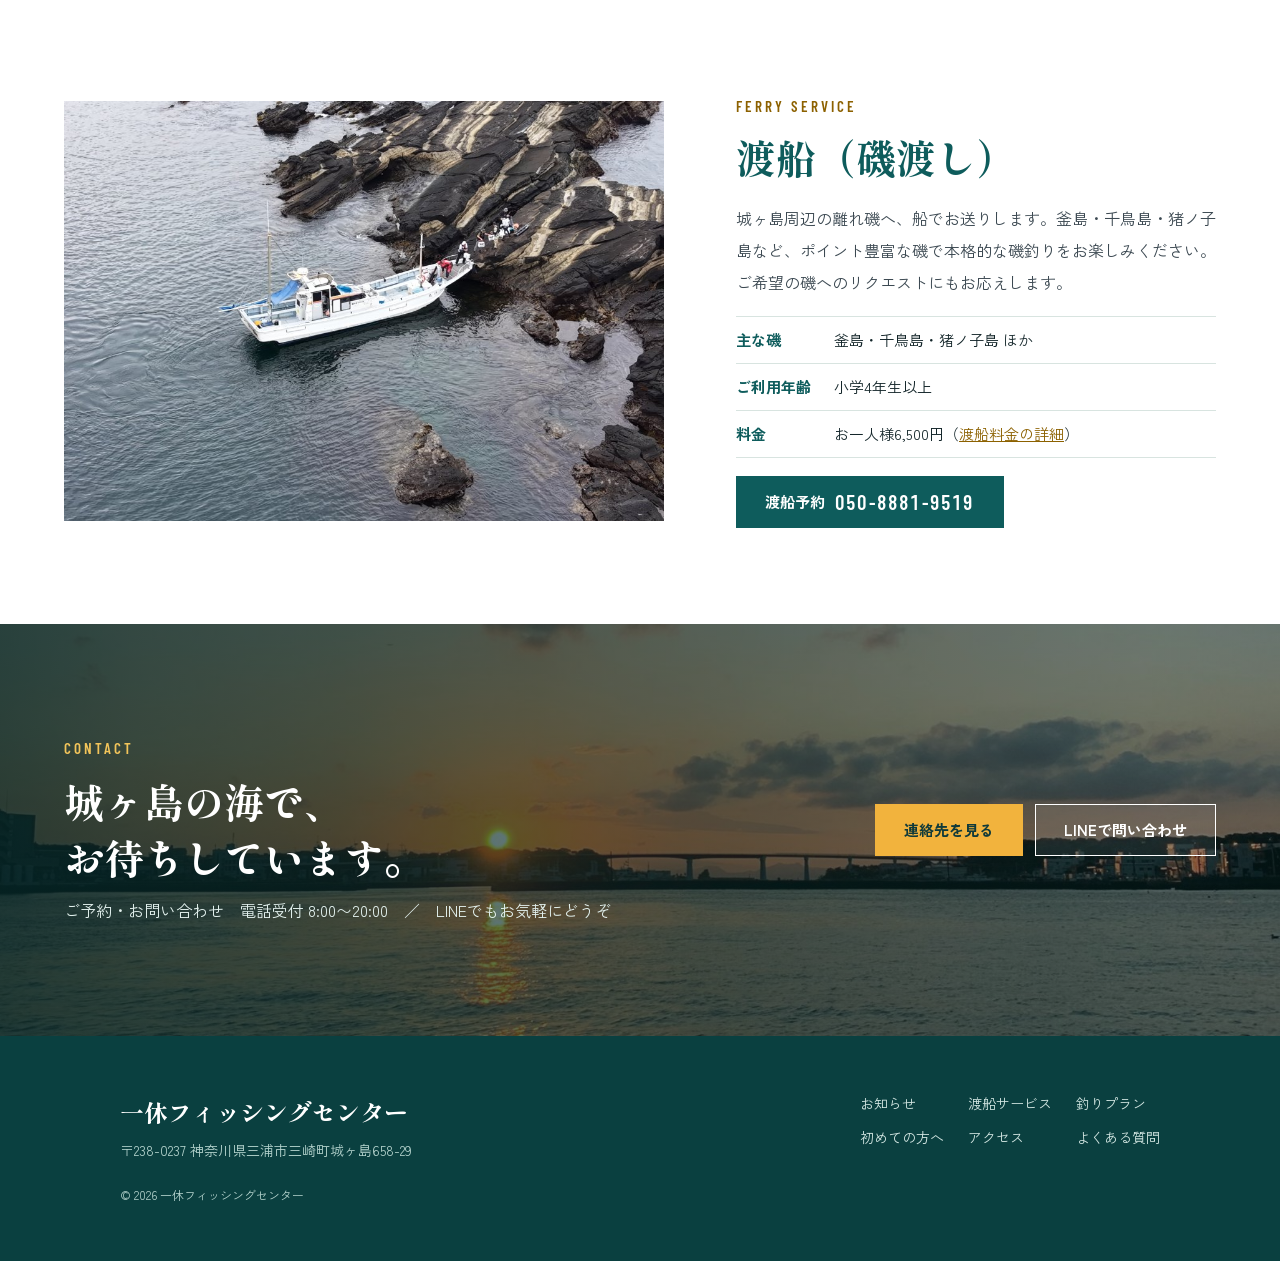
==== commit a78989cc: "事業内容・所有船・ライフジャケット表記の修正、渡船出船時間を削除、メニュー名を変更 Co-Authored-By: Claude Opus 5.5 <noreply@anthropic.com> Cl" ====
--- a/about.html
+++ b/about.html
@@ -44,8 +44,8 @@
     <div class="dd">
       <a href="plans.html" class="dd-top">釣りプラン<svg class="ico chev" width="14" height="14" viewBox="0 0 24 24" aria-hidden="true"><path d="M6 9l6 6 6-6"/></svg></a>
       <div class="dd-panel">
-        <a href="plans.html#price">釣船料金</a>
-        <a href="plans.html#ferry-price">渡船料金</a>
+        <a href="plans.html#price">釣船</a>
+        <a href="plans.html#ferry-price">渡船</a>
       </div>
     </div>
     <div class="dd"><a href="guide.html" class="dd-top">初めての方へ</a></div>
--- a/style.css
+++ b/style.css
@@ -125,8 +125,17 @@
 
 /* ---------- fishing reports ---------- */
 .reports{display:flex;flex-direction:column;gap:12px}
-.report{background:var(--white);padding:18px;display:flex;flex-direction:column;gap:6px;text-decoration:none;color:var(--ink);border-top:3px solid var(--teal)}
-.report:hover{color:var(--ink);box-shadow:0 8px 22px rgba(10,40,40,.10)}
+.report{background:var(--white);padding:0;display:flex;flex-direction:column;gap:0;text-decoration:none;color:var(--ink);border-top:3px solid var(--teal)}
+.report-body{padding:18px;display:flex;flex-direction:column;gap:6px}
+.report-photo{width:100%;aspect-ratio:4/3;object-fit:cover;background:#D3E3DF}
+.report .comment{color:var(--muted);font-size:13px;padding-top:4px;border-top:1px dashed var(--line);margin-top:4px}
+.news li.none{display:block;color:var(--muted);font-size:14px}
+.news details summary{cursor:pointer;list-style:none;display:flex;align-items:center;gap:10px}
+.news details summary::-webkit-details-marker{display:none}
+.news details summary::after{content:"";margin-left:auto;width:8px;height:8px;border-right:2px solid var(--muted);border-bottom:2px solid var(--muted);transform:rotate(45deg);transition:transform .2s;flex-shrink:0}
+.news details[open] summary::after{transform:rotate(-135deg)}
+.news-body{margin-top:12px;padding:16px 18px;background:var(--bg);font-size:14px;line-height:1.9;color:var(--body)}
+.news-link{margin-top:10px;font-weight:700}
 .report .top{display:flex;justify-content:space-between;align-items:center;gap:10px}
 .boat-tag{padding:3px 10px;background:var(--teal);color:#fff;font-size:12px;font-weight:700}
 .report .meta{font-size:14px;color:var(--gold-ink)}
@@ -152,20 +161,26 @@
 
 /* ---------- contact (home) ---------- */
 .photo-band{position:relative;overflow:hidden;background:var(--deep);color:#fff}
-.photo-band>img{position:absolute;inset:0;width:100%;height:100%;object-fit:cover}
-.photo-band .shade{background:rgba(12,24,32,.5)}
+.sec.photo-band>img,.sec.photo-band>.shade{max-width:none;margin:0}
+.photo-band>img{position:absolute;inset:0;width:100%;height:100%;object-fit:cover;object-position:50% 60%}
+.photo-band .shade{background:linear-gradient(90deg,rgba(6,40,40,.82) 0%,rgba(6,40,40,.62) 45%,rgba(6,40,40,.45) 100%)}
 .photo-band>.inner{position:relative}
-.contact{display:flex;flex-direction:column;gap:22px}
+.contact{display:flex;flex-direction:column;gap:26px}
 .contact-intro{display:flex;flex-direction:column;gap:12px}
-.contact-intro p:last-child{font-size:14px;line-height:1.9}
+.nb{display:inline-block}
+.contact-intro .hours{display:flex;flex-direction:column;gap:6px;padding-top:14px;margin-top:4px;border-top:1px solid rgba(255,255,255,.28);font-size:14px;line-height:1.8;color:#E1EFEC}
+.contact-intro .hours b{font-family:var(--cond);font-weight:600;font-size:20px;letter-spacing:.06em;color:#fff}
 .tels{display:grid;gap:10px}
-.tels a{background:#fff;padding:14px 16px;text-decoration:none;display:flex;flex-direction:column;gap:2px;color:var(--ink)}
-.tels small{font-size:12px;color:var(--muted)}
-.tels .mono{font-size:24px;color:var(--teal)}
-.tels a.tel-ai{background:rgba(255,255,255,.08);border:1px solid #fff;color:#fff}
-.tels a.tel-ai small,.tels a.tel-ai .mono{color:#fff}
-.tels a.tel-line{min-height:52px;align-items:center;justify-content:center;color:var(--line-green);font-weight:700}
-.tels a:hover{box-shadow:0 0 0 3px rgba(242,179,61,.6)}
+.tels a{background:#fff;padding:16px 18px;text-decoration:none;display:flex;flex-direction:column;gap:4px;color:var(--ink);border-top:3px solid var(--gold);transition:transform .15s ease,box-shadow .15s ease}
+.tels small{font-size:12px;color:var(--muted);line-height:1.5}
+.tels .num{display:flex;align-items:center;gap:10px}
+.tels .num .ico{color:var(--gold-ink)}
+.tels .mono{font-size:24px;color:var(--teal);line-height:1.2}
+.tels a.tel-ai{background:rgba(6,40,40,.55);border:1px solid rgba(255,255,255,.45);border-top-width:1px;color:#fff}
+.tels a.tel-ai small,.tels a.tel-ai .mono,.tels a.tel-ai .ico{color:#fff}
+.tels a.tel-line{min-height:54px;flex-direction:row;align-items:center;justify-content:center;gap:10px;background:var(--line-green);border:0;color:#fff;font-weight:700;font-size:15px}
+.tels a:hover{transform:translateY(-2px);box-shadow:0 10px 24px rgba(0,0,0,.22)}
+.tels a.tel-line:hover{background:#05722F;color:#fff}
 
 /* ---------- CTA band (sub pages) ---------- */
 .cta{display:flex;flex-direction:column;gap:22px}
@@ -301,7 +316,7 @@
   .features{grid-template-columns:repeat(4,1fr);gap:20px}
   .feature img{height:170px}
   .feature h3{font-size:18px}.feature p{font-size:14px}
-  .reports{display:grid;grid-template-columns:repeat(3,1fr);gap:20px}
+  .reports{display:grid;grid-template-columns:repeat(3,1fr);gap:20px;align-items:start}
   .report-bar{flex-direction:row;justify-content:space-between;align-items:center}
   .tels{grid-template-columns:1fr 1fr}
   .tels a.tel-ai,.tels a.tel-line{grid-column:span 2}
@@ -378,13 +393,14 @@
   .feature div{padding:24px;gap:10px}
   .feature h3{font-size:20px}.feature p{font-size:15px;line-height:1.8}
 
-  .news li{grid-template-columns:110px 110px 1fr;padding:22px 4px;gap:28px}
+  .news li{grid-template-columns:110px 110px 1fr;padding:22px 4px;gap:28px;align-items:start}
+  .news li .date,.news li .tag{margin-top:2px}
   .news.boxed li{padding:24px}
   .tag{justify-self:stretch;text-align:center;font-size:12px;padding:3px 0}
   .news .title{grid-column:auto;font-size:16px}
   .news-layout{display:grid;grid-template-columns:minmax(0,1fr) 300px;gap:64px;align-items:start}
 
-  .report{padding:24px 26px 28px;gap:8px}
+  .report-body{padding:24px 26px 28px;gap:8px}
   .report .meta{font-size:15px}.report .method{font-size:19px}.report .catch{font-size:15px}
 
   .schedule-box{padding:56px 40px}
@@ -396,10 +412,11 @@
   .info dt{width:80px;flex-shrink:0;font-size:14px}
   .info dd{font-size:15px}
 
-  .contact{display:grid;grid-template-columns:400px 1fr;gap:72px}
+  .contact{display:grid;grid-template-columns:440px 1fr;gap:64px;align-items:center}
+  .contact-intro .h2{font-size:38px}
   .contact-intro p:last-child{font-size:16px}
   .tels{gap:14px}
-  .tels a{padding:22px 24px}
+  .tels a{padding:22px 26px}
   .tels small{font-size:13px}.tels .mono{font-size:30px}
   .photo-band.sec{padding:112px var(--gutter)}
   .cta h2{font-size:40px}
@@ -460,4 +477,4 @@
   .rental-bar{padding:24px 32px}
   .meet{display:grid;grid-template-columns:1fr 1fr;gap:64px;align-items:start}
 }
-@media (prefers-reduced-motion:reduce){html{scroll-behavior:auto}}
+@media (prefers-reduced-motion:reduce){html{scroll-behavior:auto}.tels a{transition:none}.tels a:hover{transform:none}}
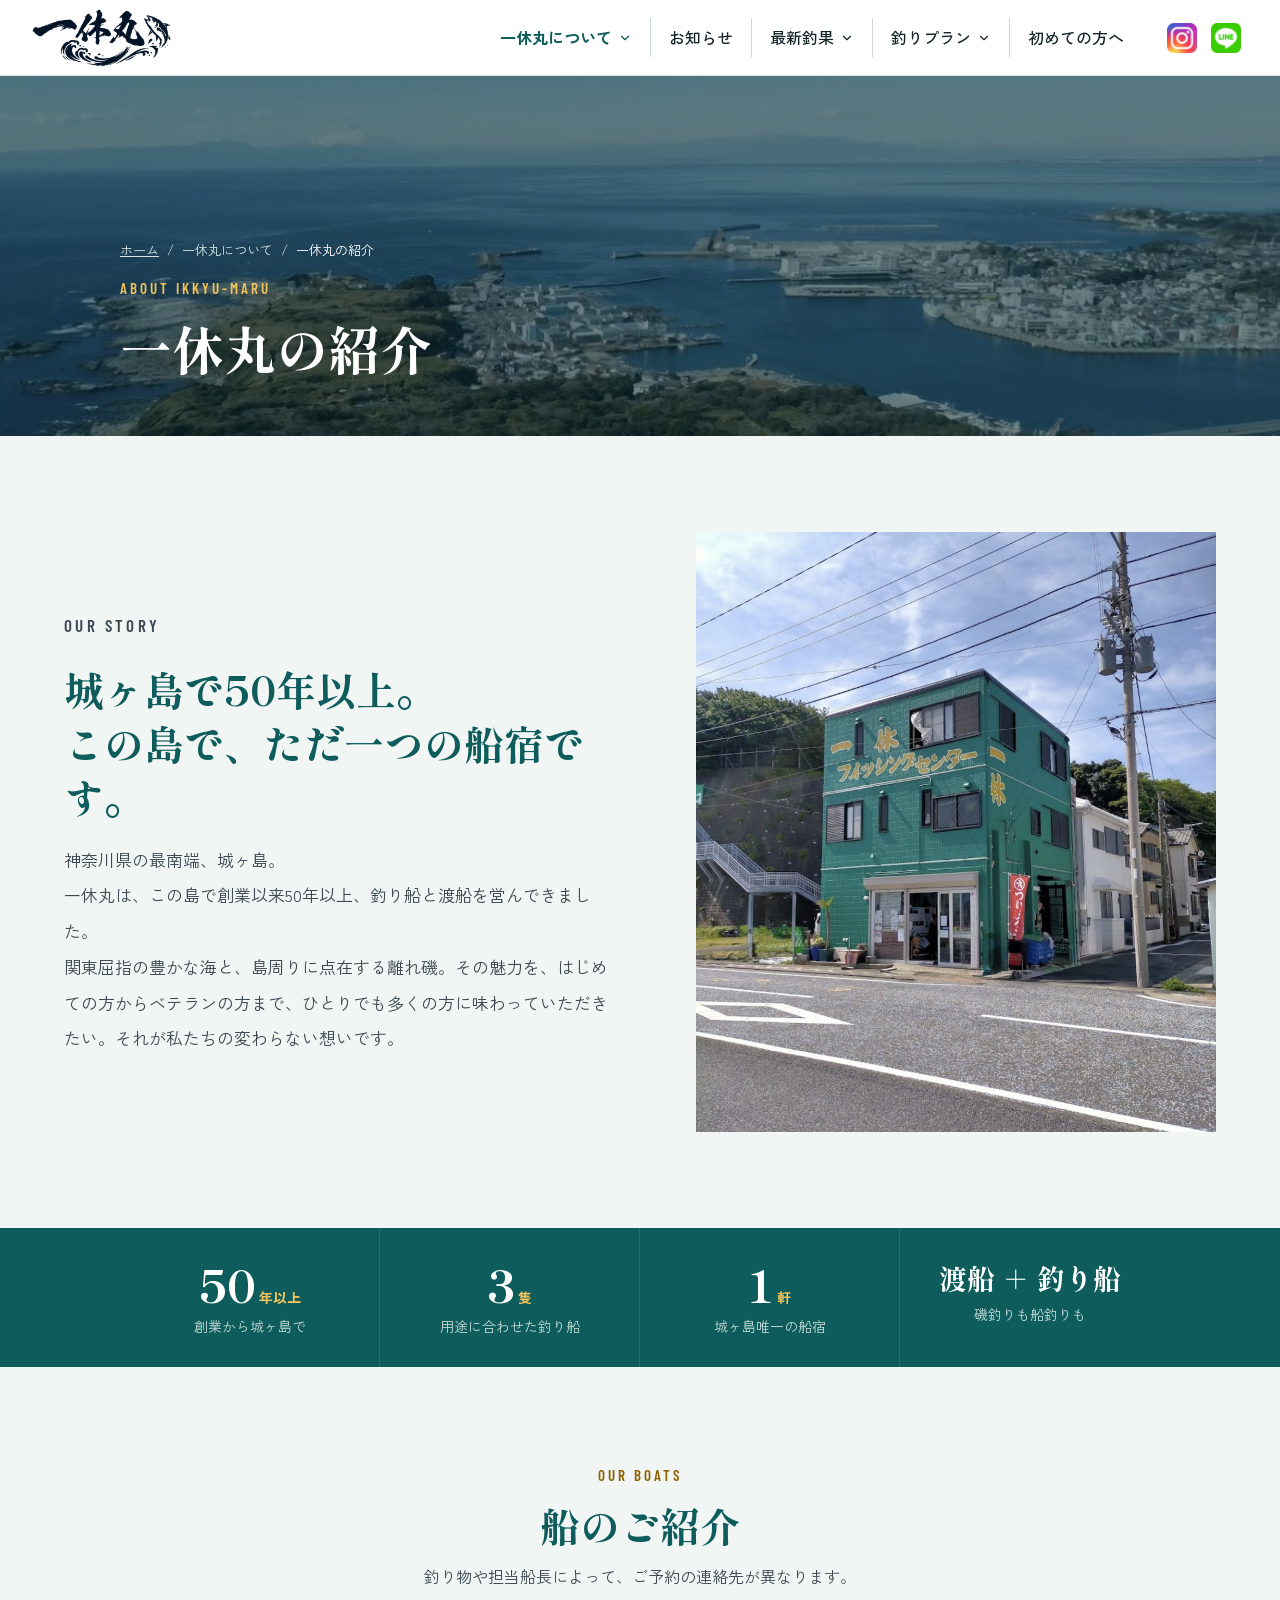
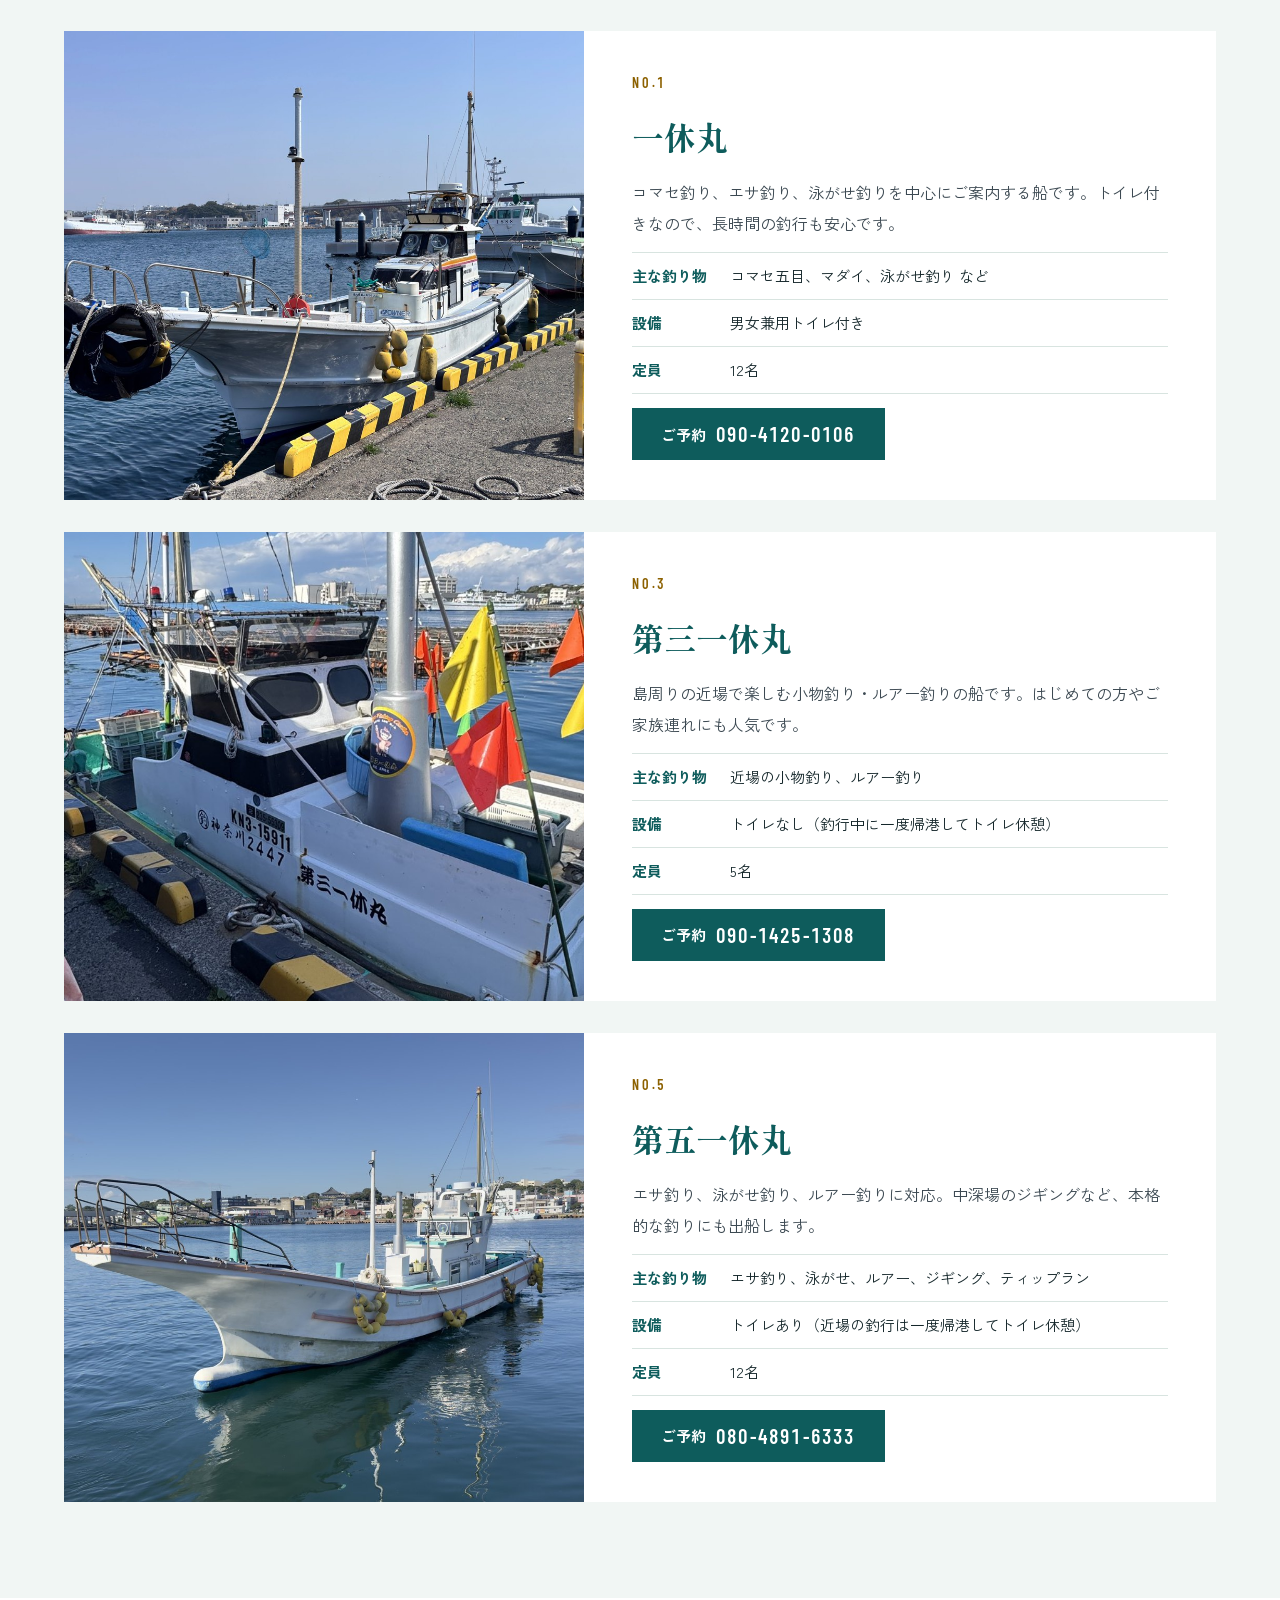
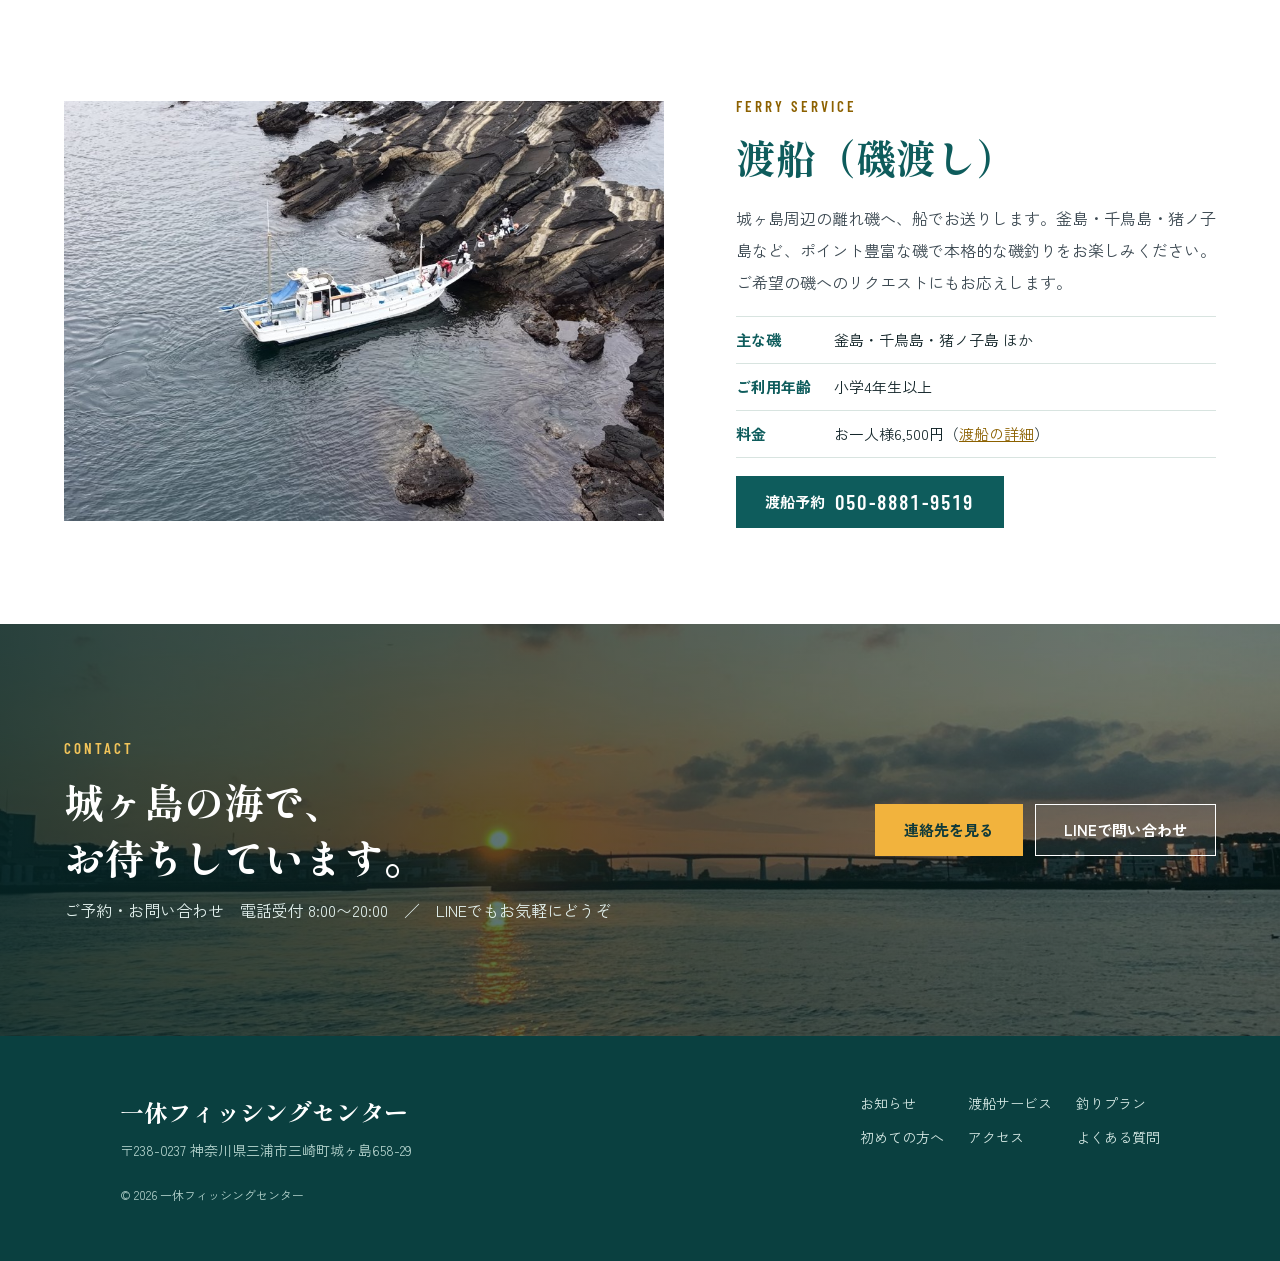
==== commit b6c58819: "メニューと料金ページの見出しを「遊漁船」「渡船」に変更 Co-Authored-By: Claude Opus 5.5 <noreply@anthropic.com> Claude-Session: " ====
--- a/about.html
+++ b/about.html
@@ -44,7 +44,7 @@
     <div class="dd">
       <a href="plans.html" class="dd-top">釣りプラン<svg class="ico chev" width="14" height="14" viewBox="0 0 24 24" aria-hidden="true"><path d="M6 9l6 6 6-6"/></svg></a>
       <div class="dd-panel">
-        <a href="plans.html#price">釣船</a>
+        <a href="plans.html#price">遊漁船</a>
         <a href="plans.html#ferry-price">渡船</a>
       </div>
     </div>
@@ -142,7 +142,7 @@
       <dl class="spec">
         <div><dt>主な磯</dt><dd>釜島・千鳥島・猪ノ子島 ほか</dd></div>
         <div><dt>ご利用年齢</dt><dd>小学4年生以上</dd></div>
-        <div><dt>料金</dt><dd>お一人様6,500円（<a href="plans.html#ferry-price">渡船料金の詳細</a>）</dd></div>
+        <div><dt>料金</dt><dd>お一人様6,500円（<a href="plans.html#ferry-price">渡船の詳細</a>）</dd></div>
       </dl>
       <a href="tel:05088819519" class="btn"><span>渡船予約</span><span class="mono">050-8881-9519</span></a>
     </div>
--- a/style.css
+++ b/style.css
@@ -478,3 +478,16 @@
   .meet{display:grid;grid-template-columns:1fr 1fr;gap:64px;align-items:start}
 }
 @media (prefers-reduced-motion:reduce){html{scroll-behavior:auto}.tels a{transition:none}.tels a:hover{transform:none}}
+
+/* boarding roster card (plans page) */
+.roster{margin-top:24px;background:var(--teal);color:#fff;border-radius:10px;padding:24px 22px;display:flex;flex-direction:column;gap:18px}
+.roster-text{display:flex;flex-direction:column;gap:12px;min-width:0}
+.roster h3{font-family:var(--serif);font-weight:800;font-size:21px;padding-bottom:12px;border-bottom:1px solid rgba(255,255,255,.3)}
+.roster p{font-size:14.5px;line-height:1.9;color:#E1EFEC}
+.roster-btn{align-self:flex-start;border-radius:8px;min-height:52px}
+@media (min-width:1080px){
+  .roster{margin-top:32px;flex-direction:row;align-items:center;justify-content:space-between;gap:48px;padding:32px 40px}
+  .roster h3{font-size:24px}
+  .roster p{font-size:16px}
+  .roster-btn{align-self:center;flex-shrink:0;padding:0 32px}
+}
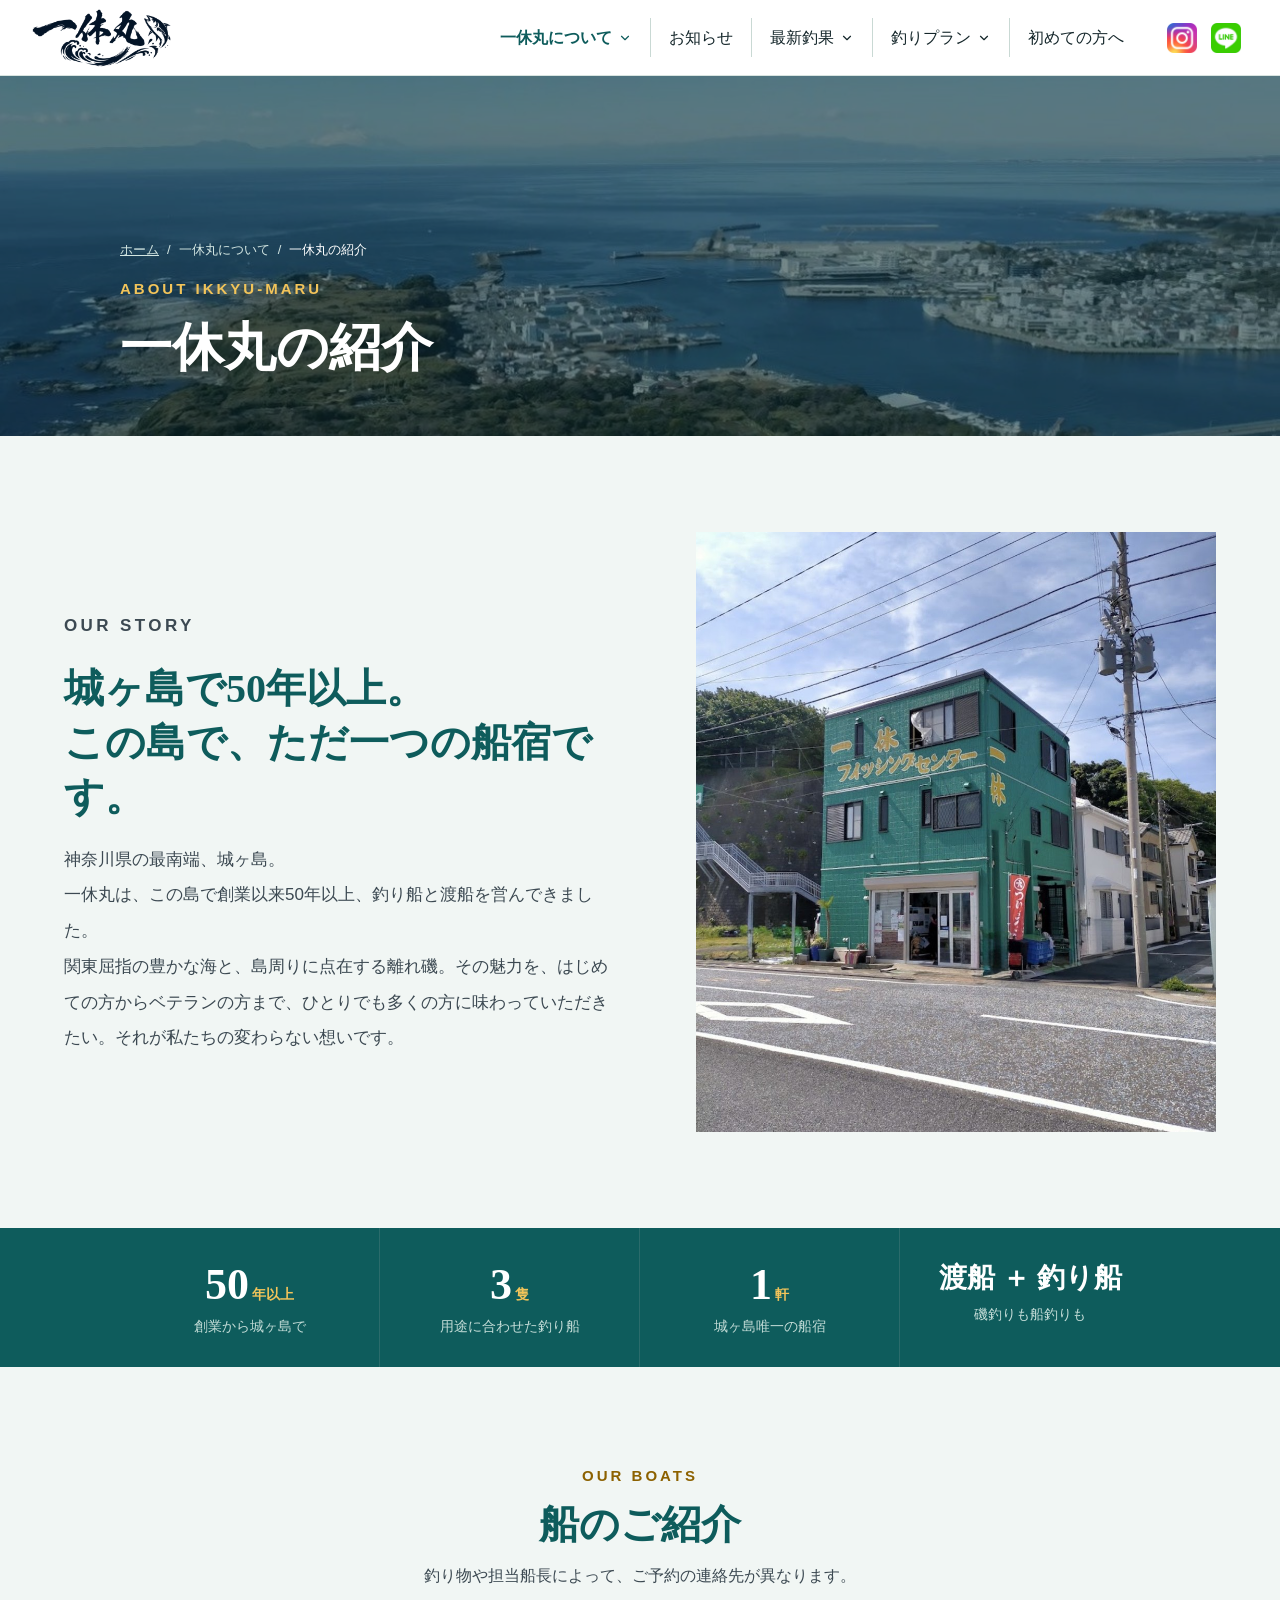
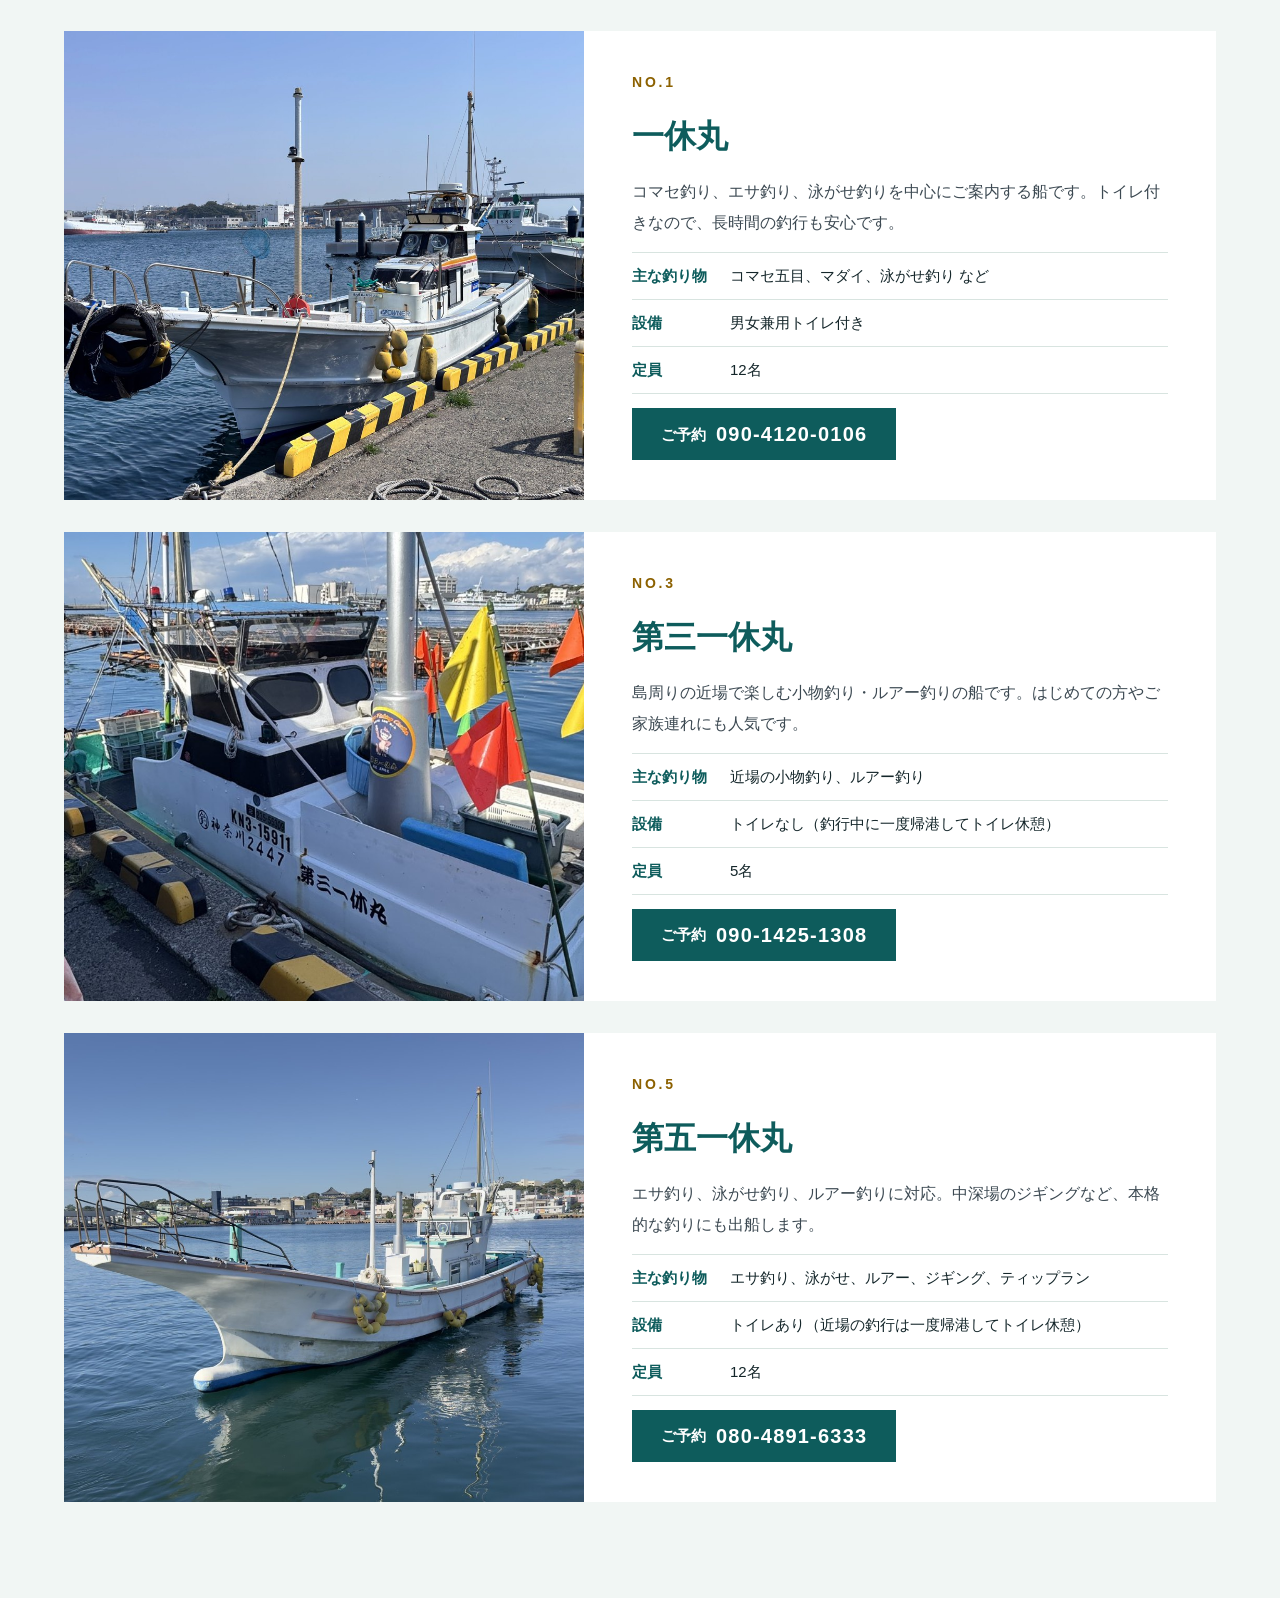
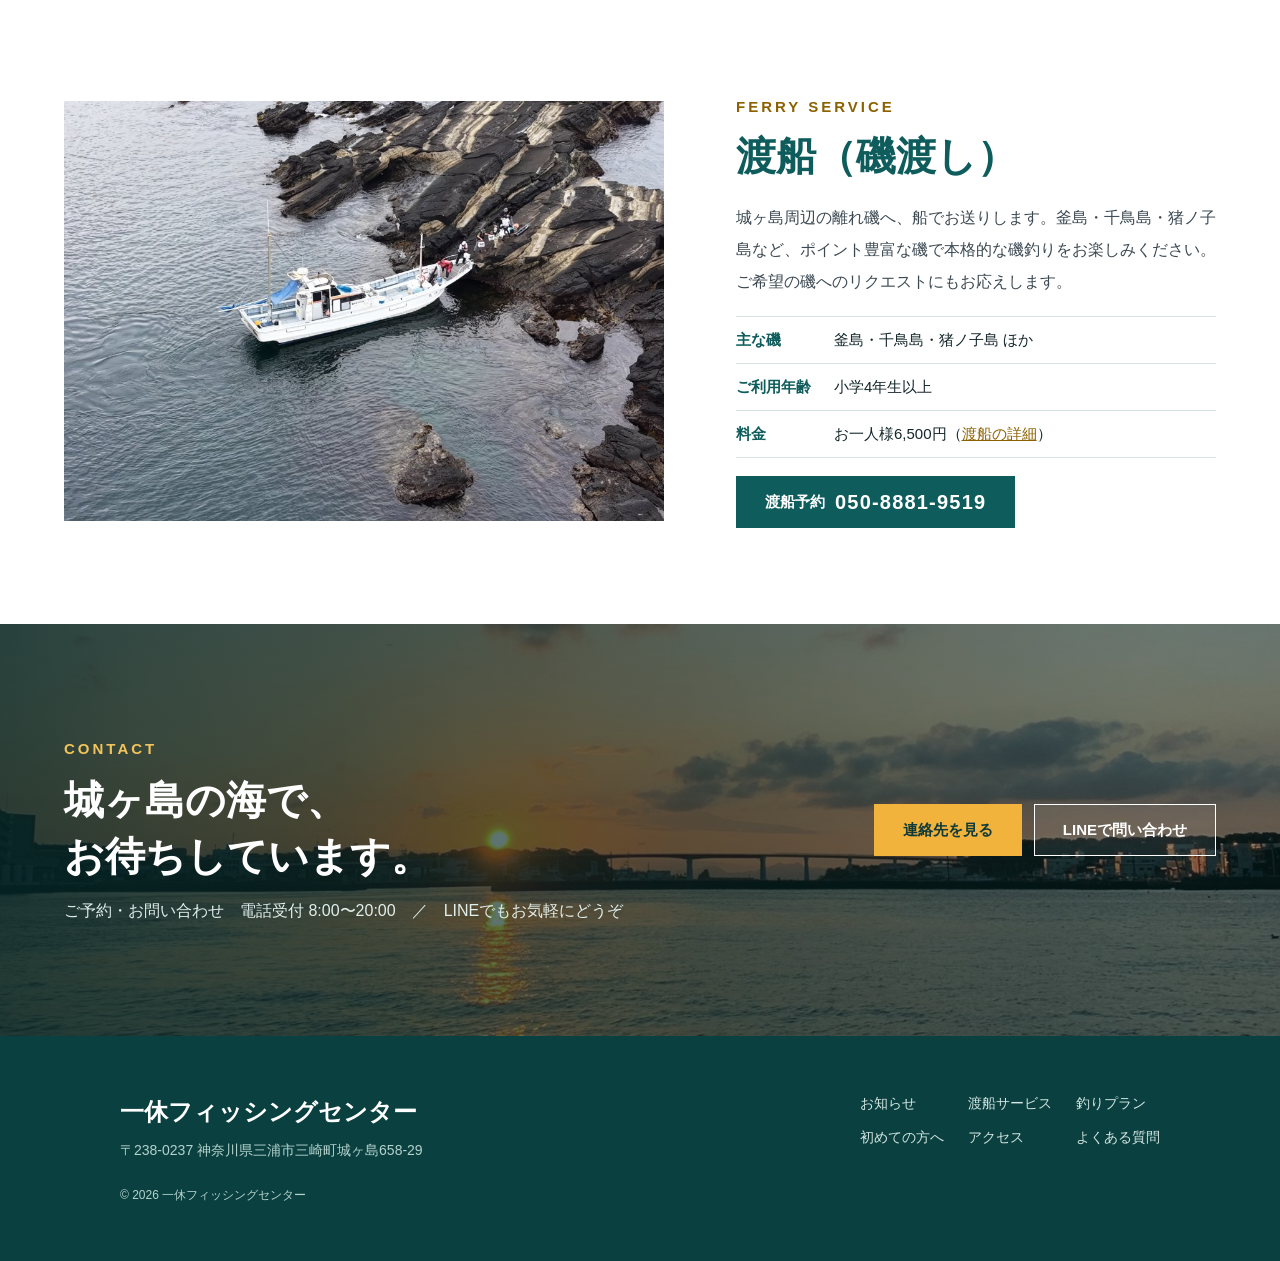
==== commit a21fbff6: "セキュリティ強化：CSP・Referrer-Policyを追加、インラインスクリプトを外部化、投稿のリンク・写真URLを検証 Co-Authored-By: Claude Opus 5.5 <nore" ====
--- a/about.html
+++ b/about.html
@@ -3,13 +3,19 @@
 <head>
 <meta charset="utf-8">
 <meta name="viewport" content="width=device-width, initial-scale=1, viewport-fit=cover">
-<title>一休丸の紹介｜一休フィッシングセンター</title>
-<meta name="description" content="城ヶ島で創業50年以上、島で唯一の船宿・一休丸。1号船・3号船・5号船の3隻の釣り船と、離れ磯への渡船をご紹介します。">
+<meta http-equiv="Content-Security-Policy" content="default-src 'self'; script-src 'self'; style-src 'self' 'unsafe-inline' https://fonts.googleapis.com; font-src https://fonts.gstatic.com; img-src 'self' data:; media-src 'self'; connect-src 'self'; frame-src https://www.google.com https://maps.google.com https://calendar.google.com; object-src 'none'; base-uri 'self'; form-action 'none'">
+<meta name="referrer" content="strict-origin-when-cross-origin">
+<meta name="format-detection" content="telephone=no">
+<title>一休丸の紹介｜城ヶ島の釣り船・渡船 一休丸</title>
+<meta name="description" content="城ヶ島（三浦市）で創業50年以上、島で唯一の船宿・一休丸。1号船・3号船・5号船の3隻の釣り船と、釜島・千鳥島など離れ磯への渡船をご紹介します。">
+<link rel="canonical" href="https://ikkyumaru.github.io/about.html">
 <meta name="theme-color" content="#0E5C5C">
 <meta property="og:type" content="website">
-<meta property="og:site_name" content="一休フィッシングセンター">
-<meta property="og:title" content="一休丸の紹介｜一休フィッシングセンター">
-<meta property="og:description" content="城ヶ島で創業50年以上、島で唯一の船宿・一休丸。1号船・3号船・5号船の3隻の釣り船と、離れ磯への渡船をご紹介します。">
+<meta property="og:locale" content="ja_JP">
+<meta property="og:site_name" content="一休フィッシングセンター（一休丸）">
+<meta property="og:title" content="一休丸の紹介｜城ヶ島の釣り船・渡船 一休丸">
+<meta property="og:description" content="城ヶ島（三浦市）で創業50年以上、島で唯一の船宿・一休丸。1号船・3号船・5号船の3隻の釣り船と、釜島・千鳥島など離れ磯への渡船をご紹介します。">
+<meta property="og:url" content="https://ikkyumaru.github.io/about.html">
 <meta property="og:image" content="https://ikkyumaru.github.io/assets/og.jpg">
 <meta name="twitter:card" content="summary_large_image">
 <link rel="icon" href="assets/favicon.png" type="image/png">
@@ -19,10 +25,11 @@
 <link rel="stylesheet" href="https://fonts.googleapis.com/css2?family=Shippori+Mincho+B1:wght@800&amp;family=Zen+Kaku+Gothic+New:wght@400;500;700&amp;family=Barlow+Condensed:wght@600&amp;display=swap">
 <link rel="stylesheet" href="style.css">
 
+<script type="application/ld+json">{"@context":"https://schema.org","@type":"BreadcrumbList","itemListElement":[{"@type":"ListItem","position":1,"name":"ホーム","item":"https://ikkyumaru.github.io/"},{"@type":"ListItem","position":2,"name":"一休丸の紹介","item":"https://ikkyumaru.github.io/about.html"}]}</script>
 </head>
 <body>
 <header class="site-header">
-  <a href="index.html" class="logo" aria-label="一休フィッシングセンター トップへ"><img src="assets/logo.png" alt="一休丸" width="480" height="200"></a>
+  <a href="index.html" class="logo" aria-label="一休フィッシングセンター トップへ"><img src="assets/logo.png" alt="一休丸（一休フィッシングセンター）" width="480" height="200"></a>
   <nav class="gnav" id="gnav" aria-label="メインメニュー">
     <div class="dd">
       <a href="about.html" class="dd-top" aria-current="page">一休丸について<svg class="ico chev" width="14" height="14" viewBox="0 0 24 24" aria-hidden="true"><path d="M6 9l6 6 6-6"/></svg></a>
@@ -181,15 +188,6 @@
   <a href="https://line.me/R/ti/p/@346tuzef?ts=06191040&amp;oat_content=url" class="cta-line" target="_blank" rel="noopener">LINEで予約</a>
 </div>
 
-<script>
-(function(){
-  var btn=document.querySelector('.menu-btn'),nav=document.getElementById('gnav');
-  btn.addEventListener('click',function(){var o=document.body.classList.toggle('menu-open');btn.setAttribute('aria-expanded',o);});
-  nav.addEventListener('click',function(e){if(e.target.closest('a')){document.body.classList.remove('menu-open');btn.setAttribute('aria-expanded','false');}});
-  var v=document.querySelector('.hero-bg');
-  if(v&&window.matchMedia('(prefers-reduced-motion: reduce)').matches){v.removeAttribute('autoplay');v.pause();}
-})();
-
-</script>
+<script src="assets/site.js" defer></script>
 </body>
 </html>
--- a/style.css
+++ b/style.css
@@ -479,15 +479,18 @@
 }
 @media (prefers-reduced-motion:reduce){html{scroll-behavior:auto}.tels a{transition:none}.tels a:hover{transform:none}}
 
-/* boarding roster card (plans page) */
-.roster{margin-top:24px;background:var(--teal);color:#fff;border-radius:10px;padding:24px 22px;display:flex;flex-direction:column;gap:18px}
-.roster-text{display:flex;flex-direction:column;gap:12px;min-width:0}
-.roster h3{font-family:var(--serif);font-weight:800;font-size:21px;padding-bottom:12px;border-bottom:1px solid rgba(255,255,255,.3)}
-.roster p{font-size:14.5px;line-height:1.9;color:#E1EFEC}
-.roster-btn{align-self:flex-start;border-radius:8px;min-height:52px}
-@media (min-width:1080px){
-  .roster{margin-top:32px;flex-direction:row;align-items:center;justify-content:space-between;gap:48px;padding:32px 40px}
-  .roster h3{font-size:24px}
-  .roster p{font-size:16px}
-  .roster-btn{align-self:center;flex-shrink:0;padding:0 32px}
+
+.hero-kicker{font-size:13px;letter-spacing:.08em;color:#E1EFEC;font-weight:500}
+@media (min-width:1080px){.hero-kicker{font-size:15px}}
+
+/* Google Calendar embed (home: schedule) */
+.cal{background:var(--white);border:1px solid var(--line);padding:8px}
+.cal iframe{display:block;width:100%;border:0}
+.cal-month{height:480px}
+.legend{display:grid;grid-template-columns:1fr 1fr;gap:6px 16px;margin:16px 0 8px;font-size:13px;color:var(--body)}
+.legend>div{display:flex;gap:8px}
+.legend dt{font-weight:700;color:var(--teal)}
+@media (min-width:700px){
+  .cal-month{height:600px}
+  .legend{display:flex;flex-wrap:wrap;gap:8px 36px;font-size:14px}
 }
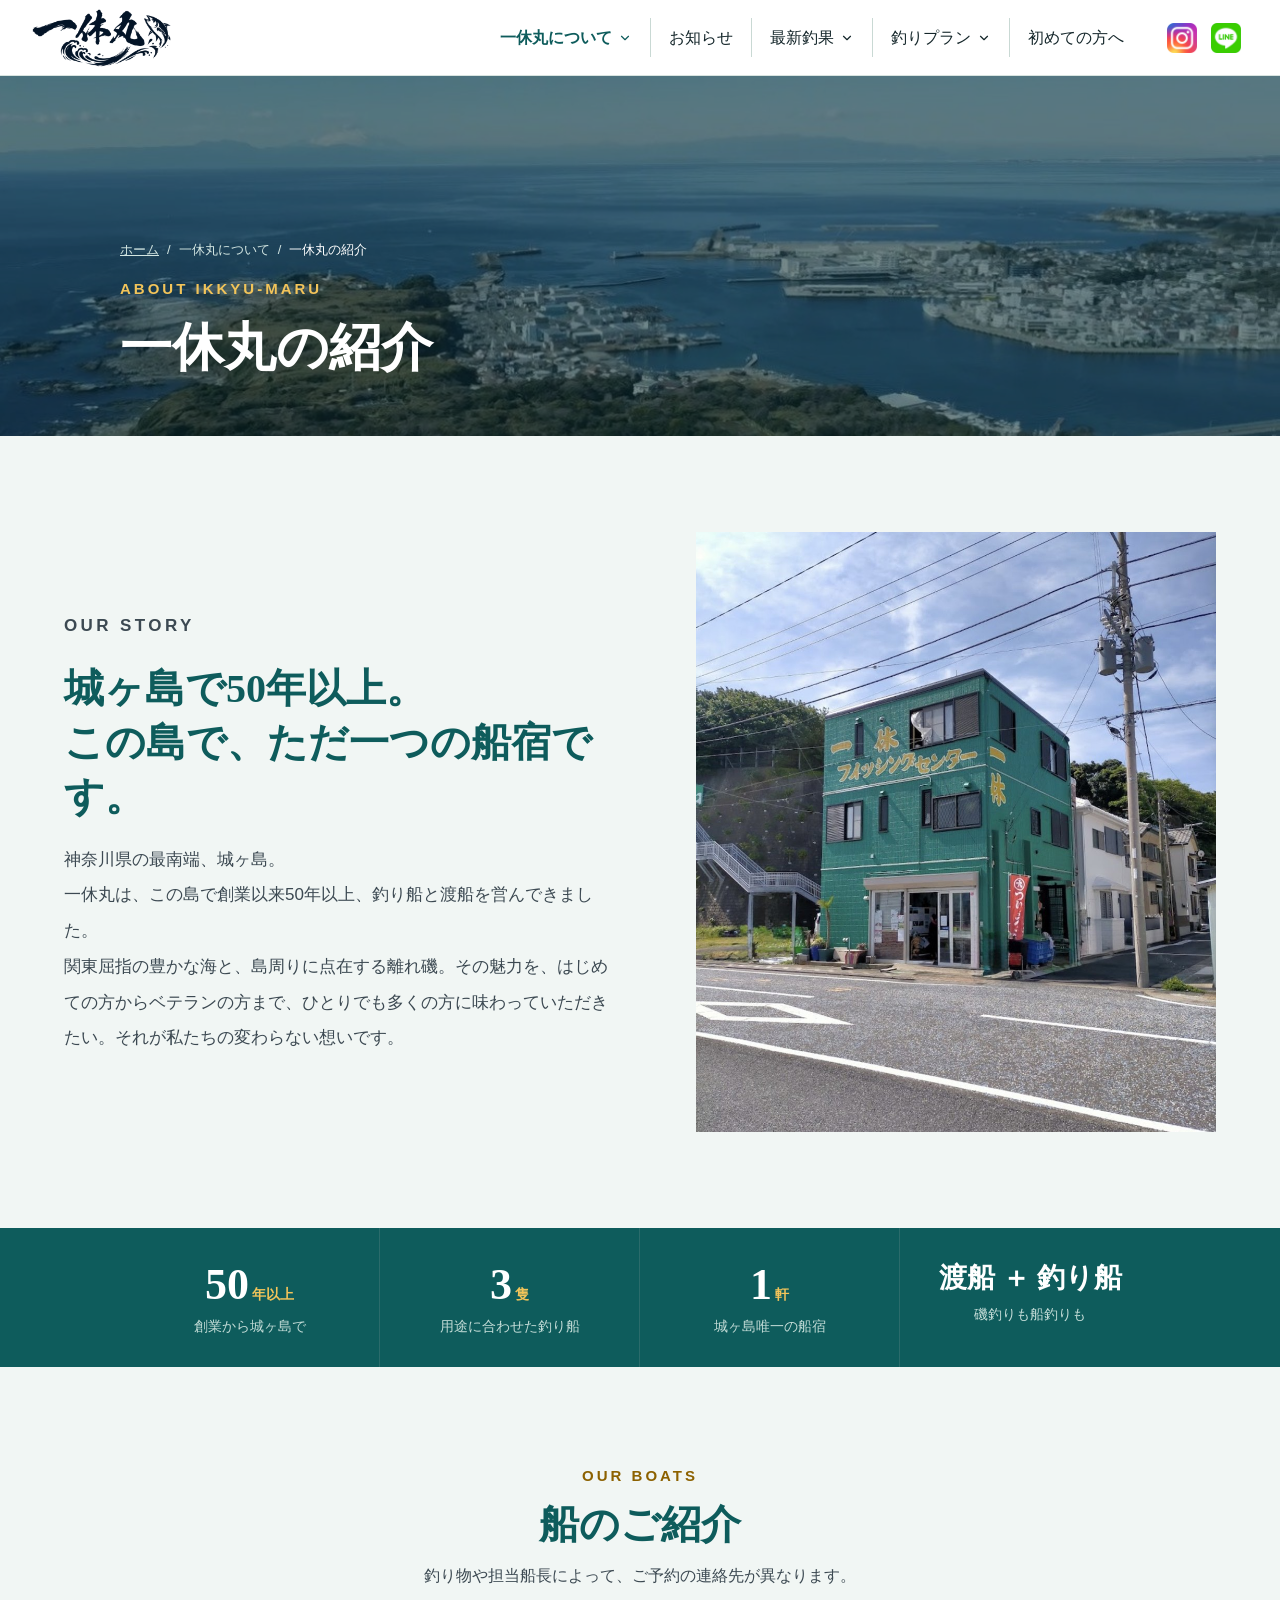
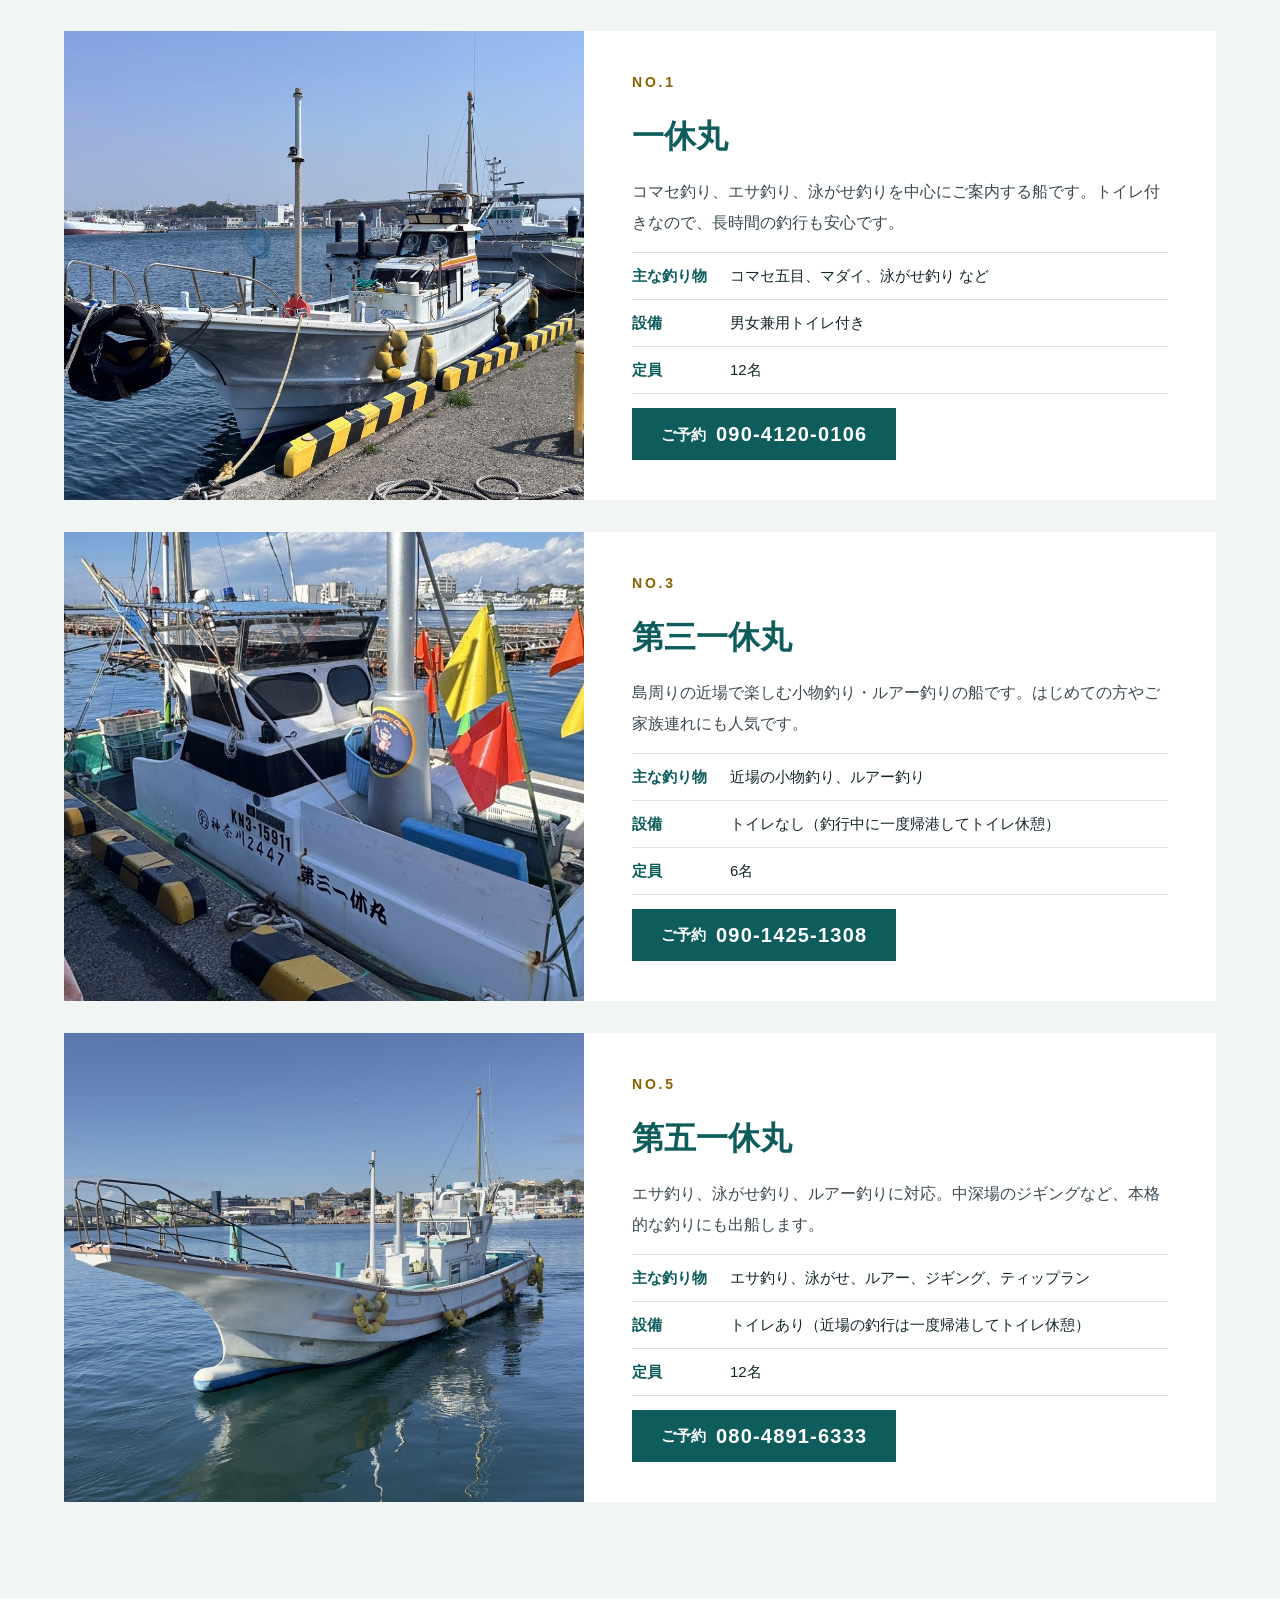
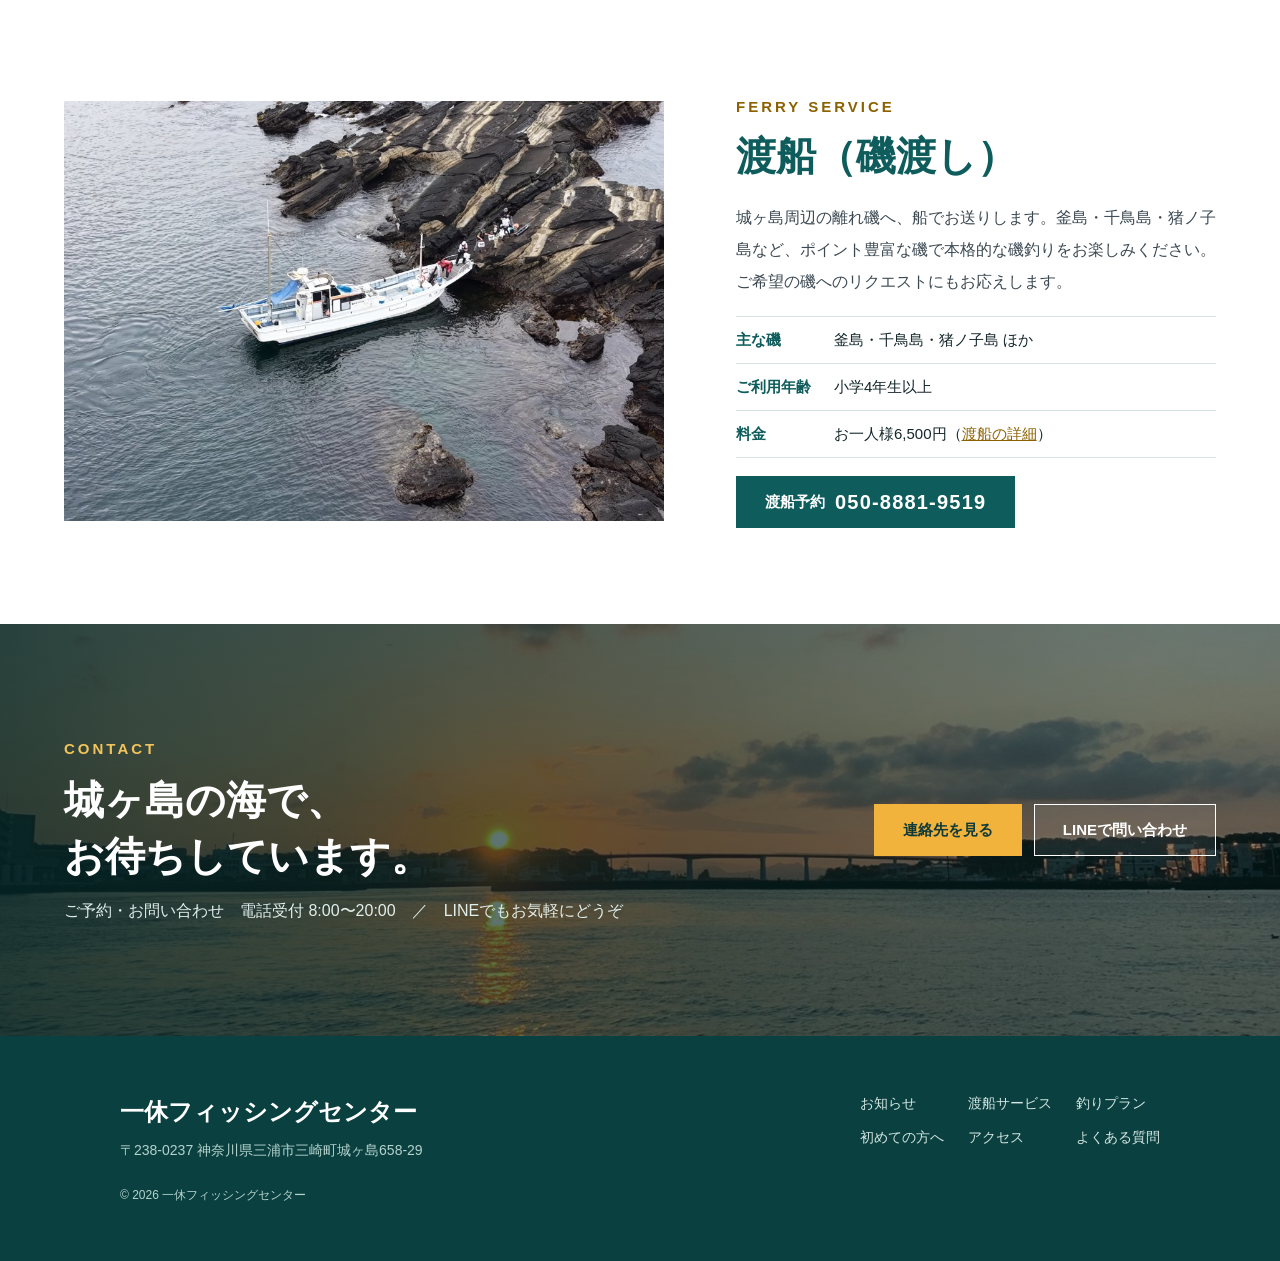
==== commit bf9876fc: "選ばれる理由の文言と第三一休丸の定員を修正 Co-Authored-By: Claude Opus 5.5 <noreply@anthropic.com> Claude-Session: https:" ====
--- a/about.html
+++ b/about.html
@@ -118,7 +118,7 @@
         <dl class="spec">
           <div><dt>主な釣り物</dt><dd>近場の小物釣り、ルアー釣り</dd></div>
           <div><dt>設備</dt><dd>トイレなし（釣行中に一度帰港してトイレ休憩）</dd></div>
-          <div><dt>定員</dt><dd>5名</dd></div>
+          <div><dt>定員</dt><dd>6名</dd></div>
         </dl>
         <a href="tel:09014251308" class="btn"><span>ご予約</span><span class="mono">090-1425-1308</span></a>
       </div>
